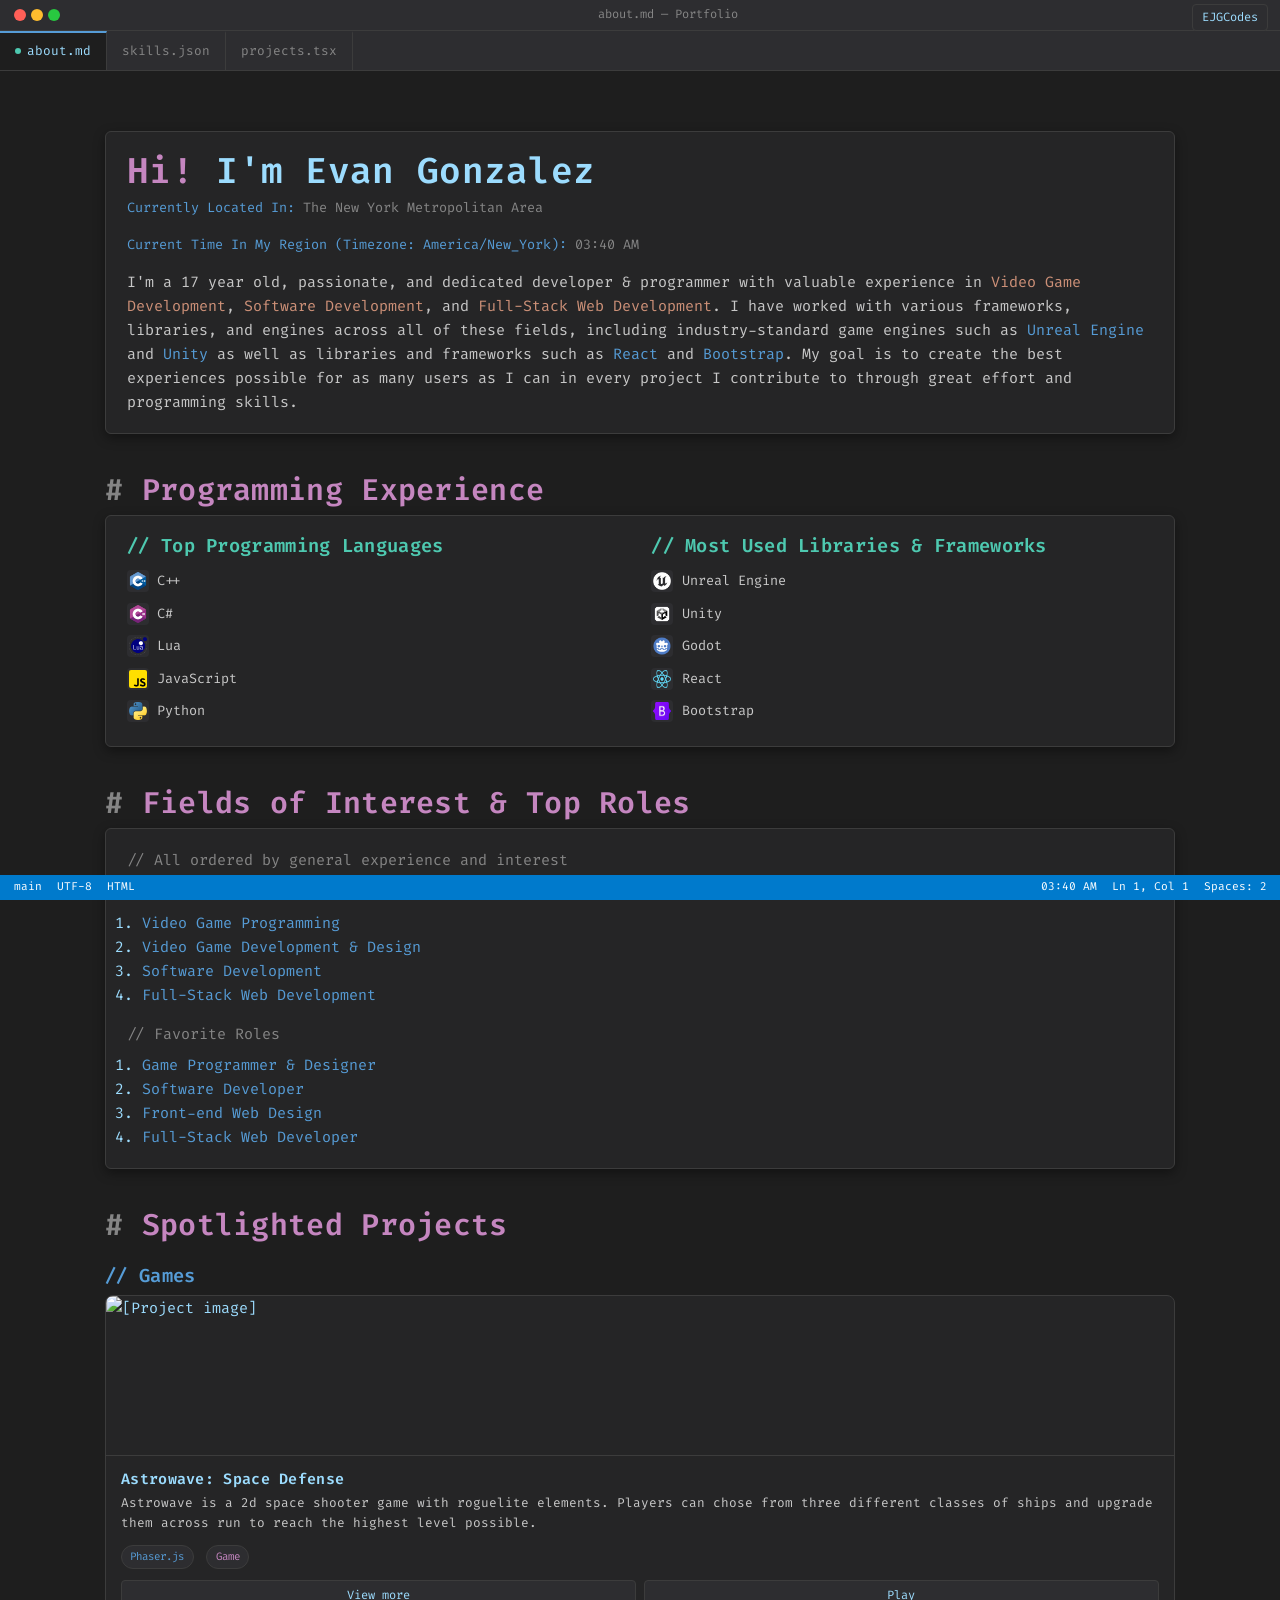
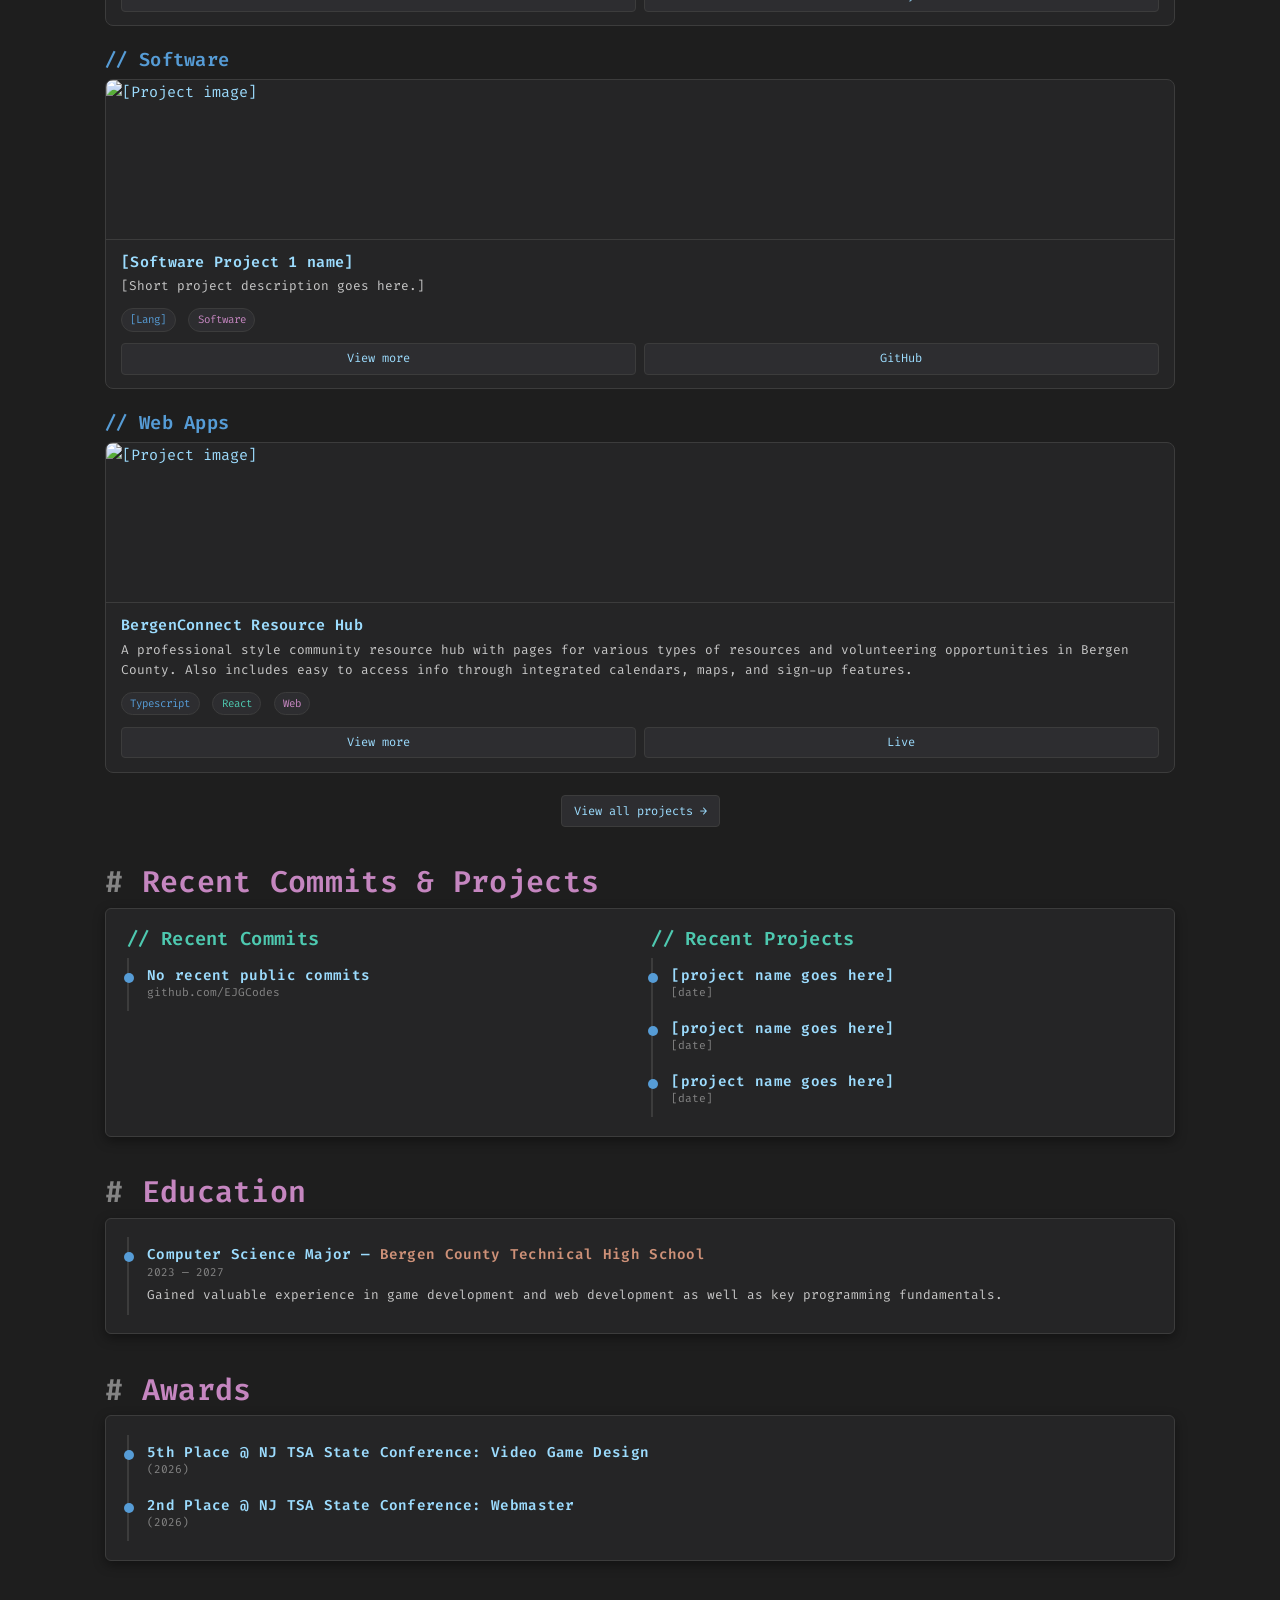
==== index.html @ 35e62c76 "Fix GitHub Integration" ====
<!doctype html>
<html lang="en" data-theme="dark">
<head>
  <meta charset="utf-8" />
  <meta name="viewport" content="width=device-width, initial-scale=1" />
  <title>About Me | Evan Gonzalez</title>
  <link href="https://cdn.jsdelivr.net/npm/bootstrap@5.3.3/dist/css/bootstrap.min.css" rel="stylesheet" />
  <link href="https://fonts.googleapis.com/css2?family=Fira+Code:wght@400;500;600&display=swap" rel="stylesheet" />
  <link rel="shortcut icon" href="/icons/favicon.png" type="image/x-icon">
  <link rel="stylesheet" href="./css/style.css" />
</head>
<body>

  <!-- Name in top-right corner -->

  <!-- VSCode title bar with theme toggle -->
  <div class="title-bar">
    <div class="traffic"><span class="r"></span><span class="y"></span><span class="g"></span></div>
    <div class="name-badge">EJGCodes</div>
    <span class="title-text">about.md — Portfolio</span>
  </div>

  <!-- Tabs (primary nav) -->
  <div class="tab-bar">
    <a class="tab active" href="/index.html"><span class="dot"></span>about.md</a>
    <a class="tab" href="#skills">skills.json</a>
    <a class="tab" href="/projects.html">projects.tsx</a>
  </div>

  <main class="container-app">

    <!-- About -->
    <section id="about" class="section hero">
      <div class="panel">
        <h1><span class="text-keyword">Hi!</span> I'm Evan Gonzalez</span></h1>
        <p class="meta">
          <span class="text-accent">Currently Located In:</span> The New York Metropolitan Area
        </p>
        <p class="meta">
          <span class="text-accent">Current Time In My Region (Timezone: America/New_York): </span><span id="timezoneClock">--:--</span>
        </p>
        <p class="text-muted-c mt-3 mb-0">
          I'm a 17 year old, passionate, and dedicated developer & programmer with valuable experience in <span class="text-string">Video Game Development</span>, <span class="text-string">Software Development</span>, and <span class="text-string">Full-Stack Web Development</span>.
          I have worked with various frameworks, libraries, and engines across all of these fields, including industry-standard game engines such as 
          <span class="text-accent">Unreal Engine</span> and <span class="text-accent">Unity</span> as well as libraries and frameworks such as <span class="text-accent">React</span> and <span class="text-accent">Bootstrap</span>.
          My goal is to create the best experiences possible for as many users as I can in every project I contribute to through great effort and programming skills.
        </p>
      </div>
    </section>

    <!-- Programming Experience -->
    <section id="skills" class="section">
      <h2 class="section-title">Programming Experience</h2>
      <div class="panel">
        <div class="row g-4">
          <div class="col-12 col-md-6">
            <h5 class="text-accent-2">// Top Programming Languages</h5>
            <ul class="skill-list">
              <li><img src="/icons/cpp.png" alt="" loading="lazy" /> C++</li>
              <li><img src="/icons/csharp.png" alt="" loading="lazy" /> C#</li>
              <li><img src="/icons/lua.png" alt="" loading="lazy" /> Lua</li>
              <li><img src="/icons/js.png" alt="" loading="lazy" /> JavaScript</li>
              <li><img src="/icons/python.png" alt="" loading="lazy" /> Python</li>
            </ul>
          </div>
          <div class="col-12 col-md-6">
            <h5 class="text-accent-2">// Most Used Libraries & Frameworks</h5>
            <ul class="skill-list">
              <li><img src="/icons/unreal.png" alt="" loading="lazy" /> Unreal Engine</li>
              <li><img src="/icons/unity.png" alt="" loading="lazy" /> Unity</li>
              <li><img src="/icons/godot.png" alt="" loading="lazy" /> Godot</li>
              <li><img src="/icons/react.png" alt="" loading="lazy" /> React</li>
              <li><img src="/icons/bootstrap.png" alt="" loading="lazy" /> Bootstrap</li>
            </ul>
          </div>
        </div>
      </div>
    </section>

    <!-- Roles / Fields of Interest -->
    <section id="roles" class="section">
      <h2 class="section-title">Fields of Interest &amp; Top Roles</h2>
      <div class="panel">
        <p class="text-dim mb-2">// All ordered by general experience and interest</p>
        <p class="text-dim mb-2">// Fields of Interest</p>
        <ol class="ps-3 mb-0">
          <li><span class="text-accent">Video Game Programming</span></li>
          <li><span class="text-accent">Video Game Development & Design</span></li>
          <li><span class="text-accent">Software Development</span></li>
          <li><span class="text-accent">Full-Stack Web Development</span></li>
        </ol>
        <p></p>
        <p class="text-dim mb-2">// Favorite Roles</p>
        <ol class="ps-3 mb-0">
          <li><span class="text-accent">Game Programmer & Designer</span></li>
          <li><span class="text-accent">Software Developer</span></li>
          <li><span class="text-accent">Front-end Web Design</span></li>
          <li><span class="text-accent">Full-Stack Web Developer</span></li>
        </ol>
      </div>
    </section>

    <!-- Projects (preview, will eventually show 2 per category) -->
    <section id="projects" class="section">
      <h2 class="section-title">Spotlighted Projects</h2>

      <h5 class="text-accent mt-4">// Games</h5>
      <div class="project-grid">
        <article class="project-card">
          <img class="cover" src="/icons/project-placeholder.jpg" alt="[Project image]" loading="lazy" />
          <div class="body">
            <h4>Astrowave: Space Defense</h4>
            <p>Astrowave is a 2d space shooter game with roguelite elements. Players can chose from three different classes of ships and upgrade them across run to reach the highest level possible.</p>
            <div>
              <span class="tag lang">Phaser.js</span>
              <span class="tag type">Game</span>
            </div>
            <div class="links">
              <a class="btn-vs" href="/projects/games/project.html" target="_blank" rel="noopener">View more</a>
              <a class="btn-vs" href="https://astrowavegame.vercel.app" target="_blank" rel="noopener">Play</a>
            </div>
          </div>
        </article>
      </div>

      <h5 class="text-accent mt-4">// Software</h5>
      <div class="project-grid">
        <article class="project-card">
          <img class="cover" src="/icons/project-placeholder.jpg" alt="[Project image]" loading="lazy" />
          <div class="body">
            <h4>[Software Project 1 name]</h4>
            <p>[Short project description goes here.]</p>
            <div>
              <span class="tag lang">[Lang]</span>
              <span class="tag type">Software</span>
            </div>
            <div class="links">
              <a class="btn-vs" href="/project.html" target="_blank" rel="noopener">View more</a>
              <a class="btn-vs" href="https://github.com" target="_blank" rel="noopener">GitHub</a>
            </div>
          </div>
        </article>
      </div>

      <h5 class="text-accent mt-4">// Web Apps</h5>
      <div class="project-grid">
        <article class="project-card">
          <img class="cover" src="/icons/project-placeholder.jpg" alt="[Project image]" loading="lazy" />
          <div class="body">
            <h4>BergenConnect Resource Hub</h4>
            <p>A professional style community resource hub with pages for various types of resources and volunteering opportunities in Bergen County. Also includes easy to access info through integrated calendars, maps, and sign-up features.</p>
            <div>
              <span class="tag lang">Typescript</span>
              <span class="tag">React</span>
              <span class="tag type">Web</span>
            </div>
            <div class="links">
              <a class="btn-vs" href="projects/web/project.html" target="_blank" rel="noopener">View more</a>
              <a class="btn-vs" href="https://bergenconnect.vercel.app" target="_blank" rel="noopener">Live</a>
            </div>
          </div>
        </article>
      </div>

      <div class="text-center mt-4">
        <a class="btn-vs info" href="/projects.html">View all projects →</a>
      </div>
    </section>

    <!-- Recent -->
    <section id="recent" class="section">
      <h2 class="section-title">Recent Commits &amp; Projects</h2>
      <div class="panel">
        <div class="row g-4">
          <div class="col-12 col-md-6">
            <h5 class="text-accent-2">// Recent Commits</h5>
            <ul id="gh-commits" class="timeline">
              <li><h5>[commit message goes here]</h5><div class="meta">[repo] · [date]</div></li>
              <li><h5>[commit message goes here]</h5><div class="meta">[repo] · [date]</div></li>
              <li><h5>[commit message goes here]</h5><div class="meta">[repo] · [date]</div></li>
            </ul>
          </div>
          <div class="col-12 col-md-6">
            <h5 class="text-accent-2">// Recent Projects</h5>
            <ul class="timeline">
             <li><h5>[project name goes here]</h5><div class="meta">[date]</div></li>
              <li><h5>[project name goes here]</h5><div class="meta">[date]</div></li>
              <li><h5>[project name goes here]</h5><div class="meta">[date]</div></li>
            </ul>
          </div>
        </div>
      </div>
    </section>

    <!-- Education -->
    <section id="education" class="section">
      <h2 class="section-title">Education</h2>
      <div class="panel">
        <ul class="timeline">
          <li>
            <h5>Computer Science Major — <span class="text-string">Bergen County Technical High School</span></h5>
            <div class="meta">2023 — 2027</div>
            <p>Gained valuable experience in game development and web development as well as key programming fundamentals.</p>
          </li>
        </ul>
      </div>
    </section>

    <!-- Awards -->
    <section id="awards" class="section">
      <h2 class="section-title">Awards</h2>
      <div class="panel">
        <ul class="timeline">
          <li><h5>5th Place @ NJ TSA State Conference: Video Game Design</h5><div class="meta">(2026)</div></li>
          <li><h5>2nd Place @ NJ TSA State Conference: Webmaster</h5><div class="meta">(2026)</div></li>
        </ul>
      </div>
    </section>

  </main>

  <!-- Status bar -->
  <div class="status-bar">
    <span>main</span>
    <span>UTF-8</span>
    <span>HTML</span>
    <span class="spacer"></span>
    <span id="clock">--:--</span>
    <span>Ln 1, Col 1</span>
    <span>Spaces: 2</span>
  </div>

  <script src="https://cdn.jsdelivr.net/npm/bootstrap@5.3.3/dist/js/bootstrap.bundle.min.js"></script>
  <script src="/js/main.js"></script>
</body>
</html>
---- css/style.css ----
/* VSCode-themed portfolio styles. All colors driven by CSS vars so the
   light/dark toggle just swaps the [data-theme] attribute on <html>. */

:root, [data-theme="dark"] {
  --bg: #1e1e1e;
  --bg-elev: #252526;
  --bg-elev-2: #2d2d30;
  --bg-sidebar: #252526;
  --bg-statusbar: #007acc;
  --bg-tabbar: #2d2d30;
  --bg-tab-active: #1e1e1e;
  --text: #9CDCFE;
  --text-muted: #c8c8c8;
  --text-dim: #858585;
  --accent: #569CD6;
  --accent-2: #4EC9B0;
  --accent-3: #CE9178;
  --keyword: #C586C0;
  --border: #3c3c3c;
  --shadow: 0 4px 12px rgba(0,0,0,.4);
}

[data-theme="light"] {
  --bg: #ffffff;
  --bg-elev: #f3f3f3;
  --bg-elev-2: #e7e7e7;
  --bg-sidebar: #f3f3f3;
  --bg-statusbar: #007acc;
  --bg-tabbar: #ececec;
  --bg-tab-active: #ffffff;
  --text: #0070c1;
  --text-muted: #333333;
  --text-dim: #6a6a6a;
  --accent: #0451a5;
  --accent-2: #267f99;
  --accent-3: #a31515;
  --keyword: #af00db;
  --border: #d4d4d4;
  --shadow: 0 4px 12px rgba(0,0,0,.08);
}

* { box-sizing: border-box; }

html, body {
  background: var(--bg);
  color: var(--text);
  font-family: 'Fira Code', 'Cascadia Code', Menlo, Consolas, 'Courier New', monospace;
  font-size: 15px;
  line-height: 1.6;
  margin: 0;
  scroll-behavior: smooth;
  scroll-padding-top: 90px;
  transition: background .3s ease, color .3s ease;
}

a { color: var(--accent); text-decoration: none; transition: color .2s ease; }
a:hover { color: var(--text); text-decoration: underline; }

h1, h2, h3, h4, h5 {
  color: var(--text);
  font-weight: 600;
  letter-spacing: .3px;
}
h2::before { content: "// "; color: var(--text-dim); }
.section-title { color: var(--keyword); }
.section-title::before { content: "# "; color: var(--text-dim); }

.text-muted-c { color: var(--text-muted) !important; }
.text-dim     { color: var(--text-dim) !important; }
.text-accent  { color: var(--accent) !important; }
.text-accent-2{ color: var(--accent-2) !important; }
.text-string  { color: var(--accent-3) !important; }
.text-keyword { color: var(--keyword) !important; }

/* ---------- VSCode shell ---------- */
.title-bar {
  position: sticky;
  top: 0;
  z-index: 1040;
  background: var(--bg-elev-2);
  border-bottom: 1px solid var(--border);
  padding: .35rem .9rem;
  display: flex;
  align-items: center;
  gap: .6rem;
  font-size: .8rem;
  color: var(--text-dim);
  transition: background .3s ease, border-color .3s ease;
}
.title-bar .traffic { display: flex; gap: .35rem; }
.title-bar .traffic span {
  width: 12px; height: 12px; border-radius: 50%;
  background: #444; display: inline-block;
}
.title-bar .traffic .r { background: #ff5f57; }
.title-bar .traffic .y { background: #febc2e; }
.title-bar .traffic .g { background: #28c840; }
.title-bar .title-text { flex: 1; text-align: center; overflow: hidden; text-overflow: ellipsis; white-space: nowrap; }
.title-bar .top-actions { display: flex; align-items: center; gap: .5rem; }
.title-bar .name {
  color: var(--text);
  font-weight: 600;
}

.tab-bar {
  position: sticky;
  top: 30px;
  z-index: 1039;
  background: var(--bg-tabbar);
  border-bottom: 1px solid var(--border);
  display: flex;
  overflow-x: auto;
  scrollbar-width: thin;
  transition: background .3s ease, border-color .3s ease;
}
.tab-bar .tab {
  padding: .55rem 1rem;
  color: var(--text-dim);
  border-right: 1px solid var(--border);
  white-space: nowrap;
  cursor: pointer;
  font-size: .85rem;
  display: flex; align-items: center; gap: .4rem;
  background: transparent;
  border-top: 2px solid transparent;
  transition: color .2s ease, background .2s ease, border-color .2s ease;
}
.tab-bar .tab:hover { color: var(--text); text-decoration: none; background: var(--bg-elev); }
.tab-bar .tab.active {
  background: var(--bg-tab-active);
  color: var(--text);
  border-top: 2px solid var(--accent);
}
.tab-bar .tab .dot { width: 6px; height: 6px; border-radius: 50%; background: var(--accent-2); }

/* Status bar at bottom */
.status-bar {
  position: fixed;
  left: 0; right: 0; bottom: 0;
  background: var(--bg-statusbar);
  color: #fff;
  font-size: .75rem;
  padding: .25rem .9rem;
  display: flex; gap: 1rem;
  z-index: 1040;
}
.status-bar .spacer { flex: 1; }
body { padding-bottom: 32px; }

/* ---------- Layout ---------- */
.container-app { max-width: 1100px; margin: 0 auto; padding: 1.5rem 1rem; }

.section {
  margin: 2.5rem 0;
  opacity: 0;
  transform: translateY(28px);
  transition: opacity .7s cubic-bezier(.2,.7,.2,1), transform .7s cubic-bezier(.2,.7,.2,1);
}
.section.in-view { opacity: 1; transform: none; }

.panel {
  background: var(--bg-elev);
  border: 1px solid var(--border);
  border-radius: 6px;
  padding: 1.25rem 1.4rem;
  box-shadow: var(--shadow);
  transition: background .3s ease, border-color .3s ease, box-shadow .3s ease, transform .3s ease;
}
.panel:hover { border-color: var(--accent); }

.line-num {
  color: var(--text-dim);
  user-select: none;
  margin-right: .6rem;
  display: inline-block;
  width: 1.5rem;
  text-align: right;
}

/* ---------- Hero ---------- */
.hero h1 {
  font-size: clamp(1.6rem, 4vw, 2.4rem);
  margin-bottom: .25rem;
  animation: fadeUp .8s ease both;
}
.hero .meta { color: var(--text-dim); font-size: .9rem; }

@keyframes fadeUp {
  from { opacity: 0; transform: translateY(14px); }
  to { opacity: 1; transform: none; }
}

/* Top-right name badge */
.name-badge {
  position: fixed;
  top: 4px; right: 12px;
  z-index: 1050;
  font-size: .8rem;
  color: var(--text);
  background: var(--bg-elev-2);
  padding: .2rem .6rem;
  border-radius: 4px;
  border: 1px solid var(--border);
  transition: background .3s ease, border-color .3s ease, color .3s ease;
}

/* ---------- Social buttons ---------- */
.social-row { display: flex; flex-wrap: wrap; gap: .6rem; }
.social-btn {
  display: inline-flex; align-items: center; gap: .5rem;
  padding: .45rem .85rem;
  background: var(--bg-elev-2);
  border: 1px solid var(--border);
  border-radius: 6px;
  color: var(--text);
  font-size: .85rem;
  transition: transform .2s ease, border-color .2s ease, background .2s ease;
}
.social-btn:hover {
  transform: translateY(-2px);
  border-color: var(--accent);
  background: var(--bg-elev);
  text-decoration: none;
}
.social-btn img { width: 20px; height: 20px; }

/* ---------- Skills ---------- */
.skill-list { list-style: none; padding: 0; margin: 0; }
.skill-list li {
  display: flex; align-items: center; gap: .55rem;
  padding: .35rem 0;
  color: var(--text-muted);
  font-size: .9rem;
  transition: transform .2s ease, color .2s ease;
}
.skill-list li:hover { transform: translateX(4px); color: var(--text); }
.skill-list li img { width: 22px; height: 22px; border-radius: 4px; background: var(--bg-elev-2); padding: 2px; }

/* ---------- Tags ---------- */
.tag {
  display: inline-block;
  font-size: .72rem;
  padding: .15rem .55rem;
  border-radius: 999px;
  background: var(--bg-elev-2);
  color: var(--accent-2);
  border: 1px solid var(--border);
  margin: .15rem .25rem .15rem 0;
}
.tag.lang { color: var(--accent); }
.tag.type { color: var(--keyword); }

/* ---------- Project cards ---------- */
.project-grid { display: grid; gap: 1.1rem; grid-template-columns: repeat(auto-fit, minmax(280px, 1fr)); }
.project-card {
  background: var(--bg-elev);
  border: 1px solid var(--border);
  border-radius: 8px;
  overflow: hidden;
  display: flex; flex-direction: column;
  transition: transform .3s ease, border-color .3s ease, box-shadow .3s ease;
}
.project-card:hover {
  transform: translateY(-6px);
  border-color: var(--accent);
  box-shadow: 0 14px 28px rgba(0,0,0,.35);
}
.project-card img.cover {
  width: 100%; height: 160px; object-fit: cover; display: block;
  border-bottom: 1px solid var(--border);
  transition: transform .4s ease;
}
.project-card:hover img.cover { transform: scale(1.04); }
.project-card .body { padding: .9rem 1rem; flex: 1; display: flex; flex-direction: column; }
.project-card h4 { color: var(--text); font-size: 1rem; margin: 0 0 .35rem; }
.project-card p  { color: var(--text-muted); font-size: .85rem; margin: 0 0 .6rem; }
.project-card .links {
  display: flex; gap: .5rem; flex-wrap: wrap; margin-top: auto; padding-top: .6rem;
}
.project-card .btn-vs { flex: 1; min-width: 110px; text-align: center; }

/* ---------- Buttons ---------- */
.btn-vs {
  display: inline-block;
  background: var(--bg-elev-2);
  color: var(--text);
  border: 1px solid var(--border);
  border-radius: 4px;
  padding: .35rem .8rem;
  font-size: .8rem;
  font-family: inherit;
  cursor: pointer;
  transition: background .2s ease, border-color .2s ease, color .2s ease, transform .2s ease;
  text-decoration: none;
}
.btn-vs:hover { background: var(--accent); color: #fff; border-color: var(--accent); text-decoration: none; transform: translateY(-1px); }
.btn-vs.primary { background: var(--accent); color: #fff; border-color: var(--accent); }
.btn-vs.primary:hover { background: var(--text); color: var(--bg); border-color: var(--text); }

/* ---------- Lists ---------- */
.timeline { list-style: none; padding: 0; margin: 0; border-left: 2px solid var(--border); }
.timeline li {
  padding: .6rem 0 .6rem 1.1rem;
  position: relative;
  margin-left: .1rem;
  transition: transform .2s ease;
}
.timeline li:hover { transform: translateX(3px); }
.timeline li::before {
  content: "";
  position: absolute;
  left: -7px; top: 1rem;
  width: 10px; height: 10px;
  border-radius: 50%;
  background: var(--accent);
  transition: transform .2s ease, background .2s ease;
}
.timeline li:hover::before { transform: scale(1.3); background: var(--accent-2); }
.timeline h5 { margin: 0; font-size: .95rem; color: var(--text); }
.timeline .meta { font-size: .75rem; color: var(--text-dim); }
.timeline p { margin: .25rem 0 0; color: var(--text-muted); font-size: .85rem; }

/* ---------- Responsive ---------- */
@media (max-width: 600px) {
  html, body { font-size: 14px; }
  .name-badge { font-size: .7rem; }
  .tab-bar .tab { padding: .5rem .7rem; font-size: .78rem; }
  .container-app { padding: 1rem .75rem; }
  .title-bar .title-text { display: none; }
}

@media (prefers-reduced-motion: reduce) {
  *, *::before, *::after { animation: none !important; transition: none !important; }
}
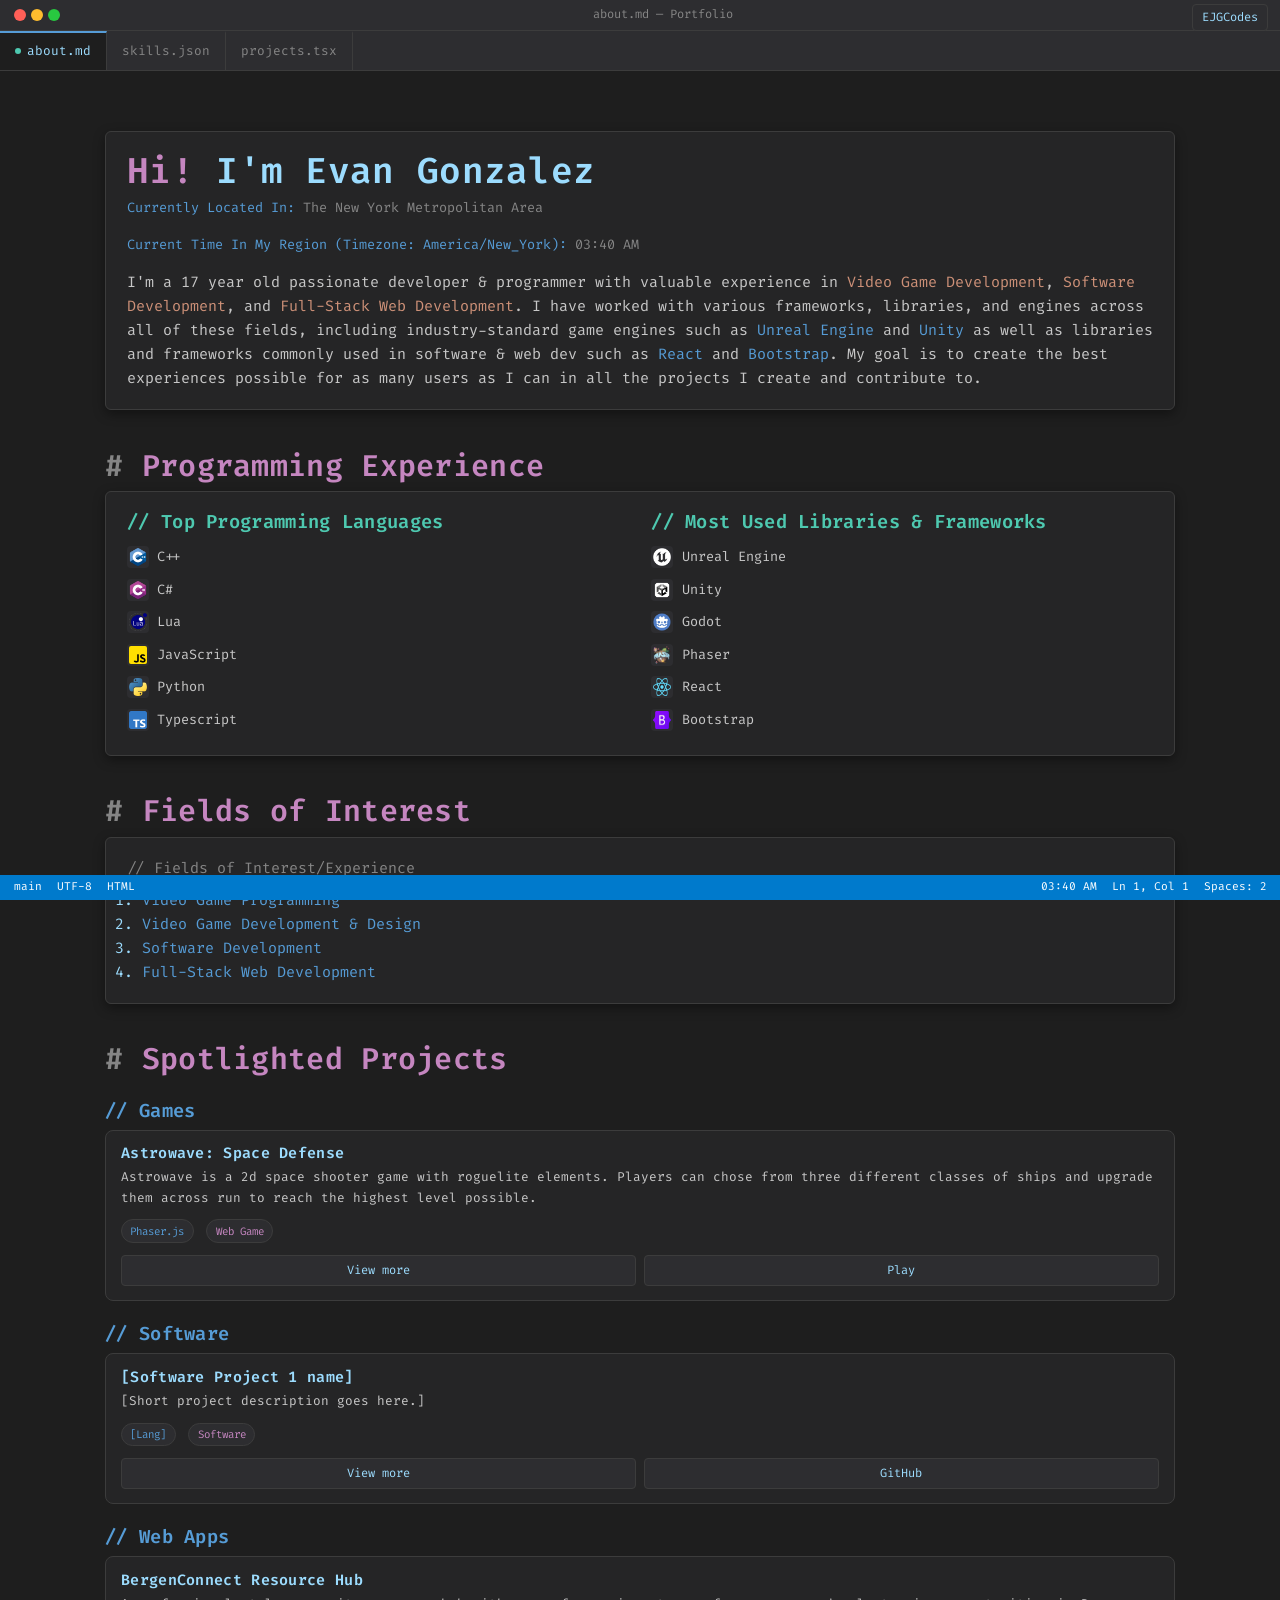
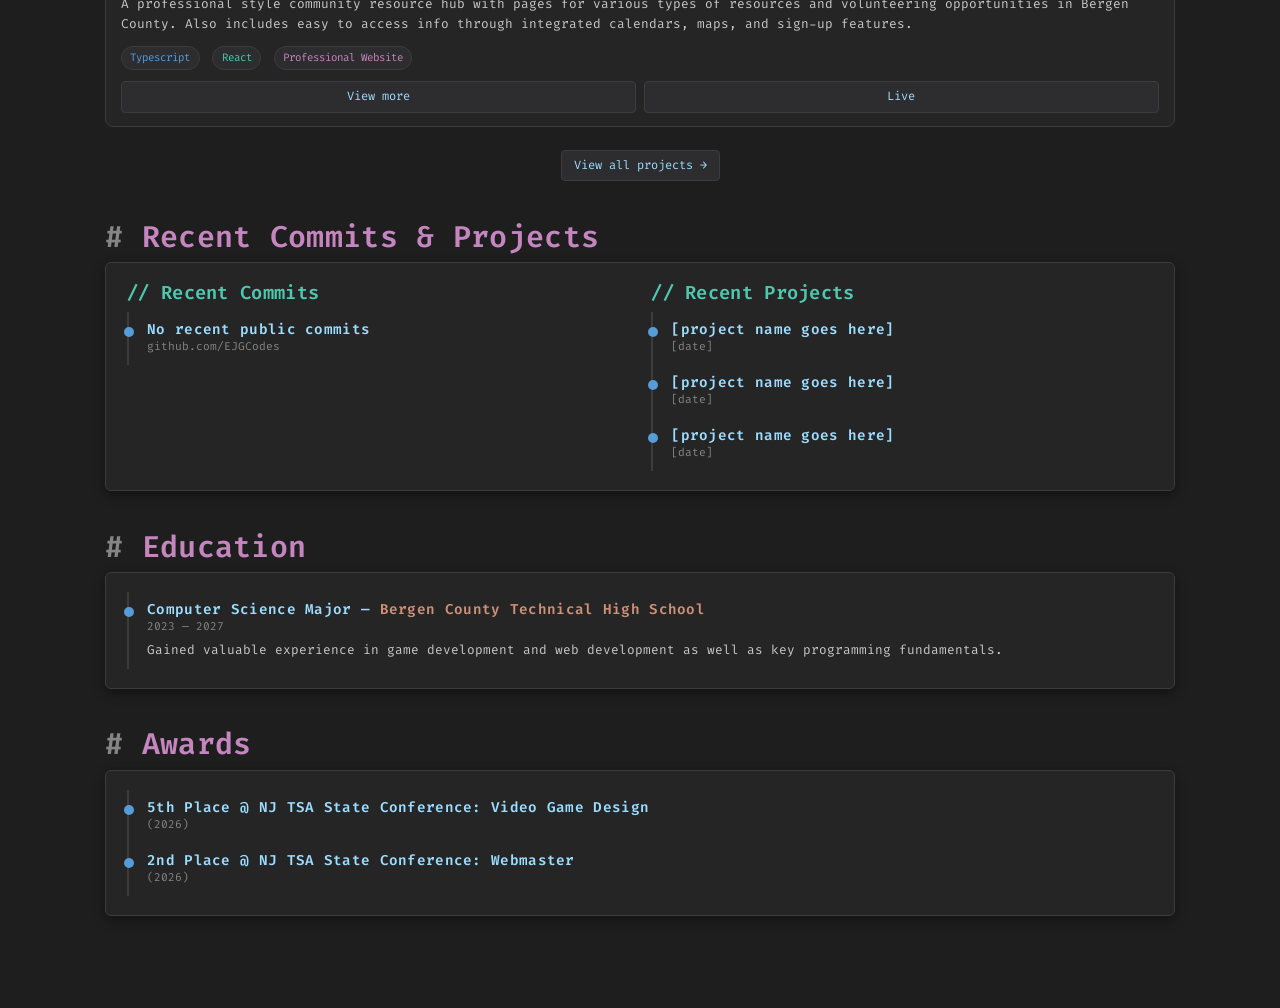
==== commit eb5505b3: "Update Project Integration" ====
--- a/index.html
+++ b/index.html
@@ -11,9 +11,7 @@
 </head>
 <body>
 
-  <!-- Name in top-right corner -->
-
-  <!-- VSCode title bar with theme toggle -->
+  <!-- VSCode title bar -->
   <div class="title-bar">
     <div class="traffic"><span class="r"></span><span class="y"></span><span class="g"></span></div>
     <div class="name-badge">EJGCodes</div>
@@ -40,10 +38,10 @@
           <span class="text-accent">Current Time In My Region (Timezone: America/New_York): </span><span id="timezoneClock">--:--</span>
         </p>
         <p class="text-muted-c mt-3 mb-0">
-          I'm a 17 year old, passionate, and dedicated developer & programmer with valuable experience in <span class="text-string">Video Game Development</span>, <span class="text-string">Software Development</span>, and <span class="text-string">Full-Stack Web Development</span>.
+          I'm a 17 year old passionate developer & programmer with valuable experience in <span class="text-string">Video Game Development</span>, <span class="text-string">Software Development</span>, and <span class="text-string">Full-Stack Web Development</span>.
           I have worked with various frameworks, libraries, and engines across all of these fields, including industry-standard game engines such as 
-          <span class="text-accent">Unreal Engine</span> and <span class="text-accent">Unity</span> as well as libraries and frameworks such as <span class="text-accent">React</span> and <span class="text-accent">Bootstrap</span>.
-          My goal is to create the best experiences possible for as many users as I can in every project I contribute to through great effort and programming skills.
+          <span class="text-accent">Unreal Engine</span> and <span class="text-accent">Unity</span> as well as libraries and frameworks commonly used in software & web dev such as <span class="text-accent">React</span> and <span class="text-accent">Bootstrap</span>.
+          My goal is to create the best experiences possible for as many users as I can in all the projects I create and contribute to.
         </p>
       </div>
     </section>
@@ -61,6 +59,7 @@
               <li><img src="/icons/lua.png" alt="" loading="lazy" /> Lua</li>
               <li><img src="/icons/js.png" alt="" loading="lazy" /> JavaScript</li>
               <li><img src="/icons/python.png" alt="" loading="lazy" /> Python</li>
+              <li><img src="/icons/ts.png" alt="" loading="lazy" /> Typescript</li>
             </ul>
           </div>
           <div class="col-12 col-md-6">
@@ -69,6 +68,7 @@
               <li><img src="/icons/unreal.png" alt="" loading="lazy" /> Unreal Engine</li>
               <li><img src="/icons/unity.png" alt="" loading="lazy" /> Unity</li>
               <li><img src="/icons/godot.png" alt="" loading="lazy" /> Godot</li>
+              <li><img src="/icons/phaser.png" alt="" loading="lazy" /> Phaser</li>
               <li><img src="/icons/react.png" alt="" loading="lazy" /> React</li>
               <li><img src="/icons/bootstrap.png" alt="" loading="lazy" /> Bootstrap</li>
             </ul>
@@ -77,26 +77,17 @@
       </div>
     </section>
 
-    <!-- Roles / Fields of Interest -->
+    <!-- Fields of Interest -->
     <section id="roles" class="section">
-      <h2 class="section-title">Fields of Interest &amp; Top Roles</h2>
-      <div class="panel">
-        <p class="text-dim mb-2">// All ordered by general experience and interest</p>
-        <p class="text-dim mb-2">// Fields of Interest</p>
+      <h2 class="section-title">Fields of Interest </h2>
+      <div class="panel">
+        <p class="text-dim mb-2">// Fields of Interest/Experience</p>
         <ol class="ps-3 mb-0">
           <li><span class="text-accent">Video Game Programming</span></li>
           <li><span class="text-accent">Video Game Development & Design</span></li>
           <li><span class="text-accent">Software Development</span></li>
           <li><span class="text-accent">Full-Stack Web Development</span></li>
         </ol>
-        <p></p>
-        <p class="text-dim mb-2">// Favorite Roles</p>
-        <ol class="ps-3 mb-0">
-          <li><span class="text-accent">Game Programmer & Designer</span></li>
-          <li><span class="text-accent">Software Developer</span></li>
-          <li><span class="text-accent">Front-end Web Design</span></li>
-          <li><span class="text-accent">Full-Stack Web Developer</span></li>
-        </ol>
       </div>
     </section>
 
@@ -107,13 +98,12 @@
       <h5 class="text-accent mt-4">// Games</h5>
       <div class="project-grid">
         <article class="project-card">
-          <img class="cover" src="/icons/project-placeholder.jpg" alt="[Project image]" loading="lazy" />
           <div class="body">
             <h4>Astrowave: Space Defense</h4>
             <p>Astrowave is a 2d space shooter game with roguelite elements. Players can chose from three different classes of ships and upgrade them across run to reach the highest level possible.</p>
             <div>
               <span class="tag lang">Phaser.js</span>
-              <span class="tag type">Game</span>
+              <span class="tag type">Web Game</span>
             </div>
             <div class="links">
               <a class="btn-vs" href="/projects/games/project.html" target="_blank" rel="noopener">View more</a>
@@ -126,7 +116,6 @@
       <h5 class="text-accent mt-4">// Software</h5>
       <div class="project-grid">
         <article class="project-card">
-          <img class="cover" src="/icons/project-placeholder.jpg" alt="[Project image]" loading="lazy" />
           <div class="body">
             <h4>[Software Project 1 name]</h4>
             <p>[Short project description goes here.]</p>
@@ -135,7 +124,7 @@
               <span class="tag type">Software</span>
             </div>
             <div class="links">
-              <a class="btn-vs" href="/project.html" target="_blank" rel="noopener">View more</a>
+              <a class="btn-vs" href="/projects/software/project.html" target="_blank" rel="noopener">View more</a>
               <a class="btn-vs" href="https://github.com" target="_blank" rel="noopener">GitHub</a>
             </div>
           </div>
@@ -145,14 +134,13 @@
       <h5 class="text-accent mt-4">// Web Apps</h5>
       <div class="project-grid">
         <article class="project-card">
-          <img class="cover" src="/icons/project-placeholder.jpg" alt="[Project image]" loading="lazy" />
           <div class="body">
             <h4>BergenConnect Resource Hub</h4>
             <p>A professional style community resource hub with pages for various types of resources and volunteering opportunities in Bergen County. Also includes easy to access info through integrated calendars, maps, and sign-up features.</p>
             <div>
               <span class="tag lang">Typescript</span>
               <span class="tag">React</span>
-              <span class="tag type">Web</span>
+              <span class="tag type">Professional Website</span>
             </div>
             <div class="links">
               <a class="btn-vs" href="projects/web/project.html" target="_blank" rel="noopener">View more</a>
--- a/css/style.css
+++ b/css/style.css
@@ -82,7 +82,6 @@
   padding: .35rem .9rem;
   display: flex;
   align-items: center;
-  gap: .6rem;
   font-size: .8rem;
   color: var(--text-dim);
   transition: background .3s ease, border-color .3s ease;
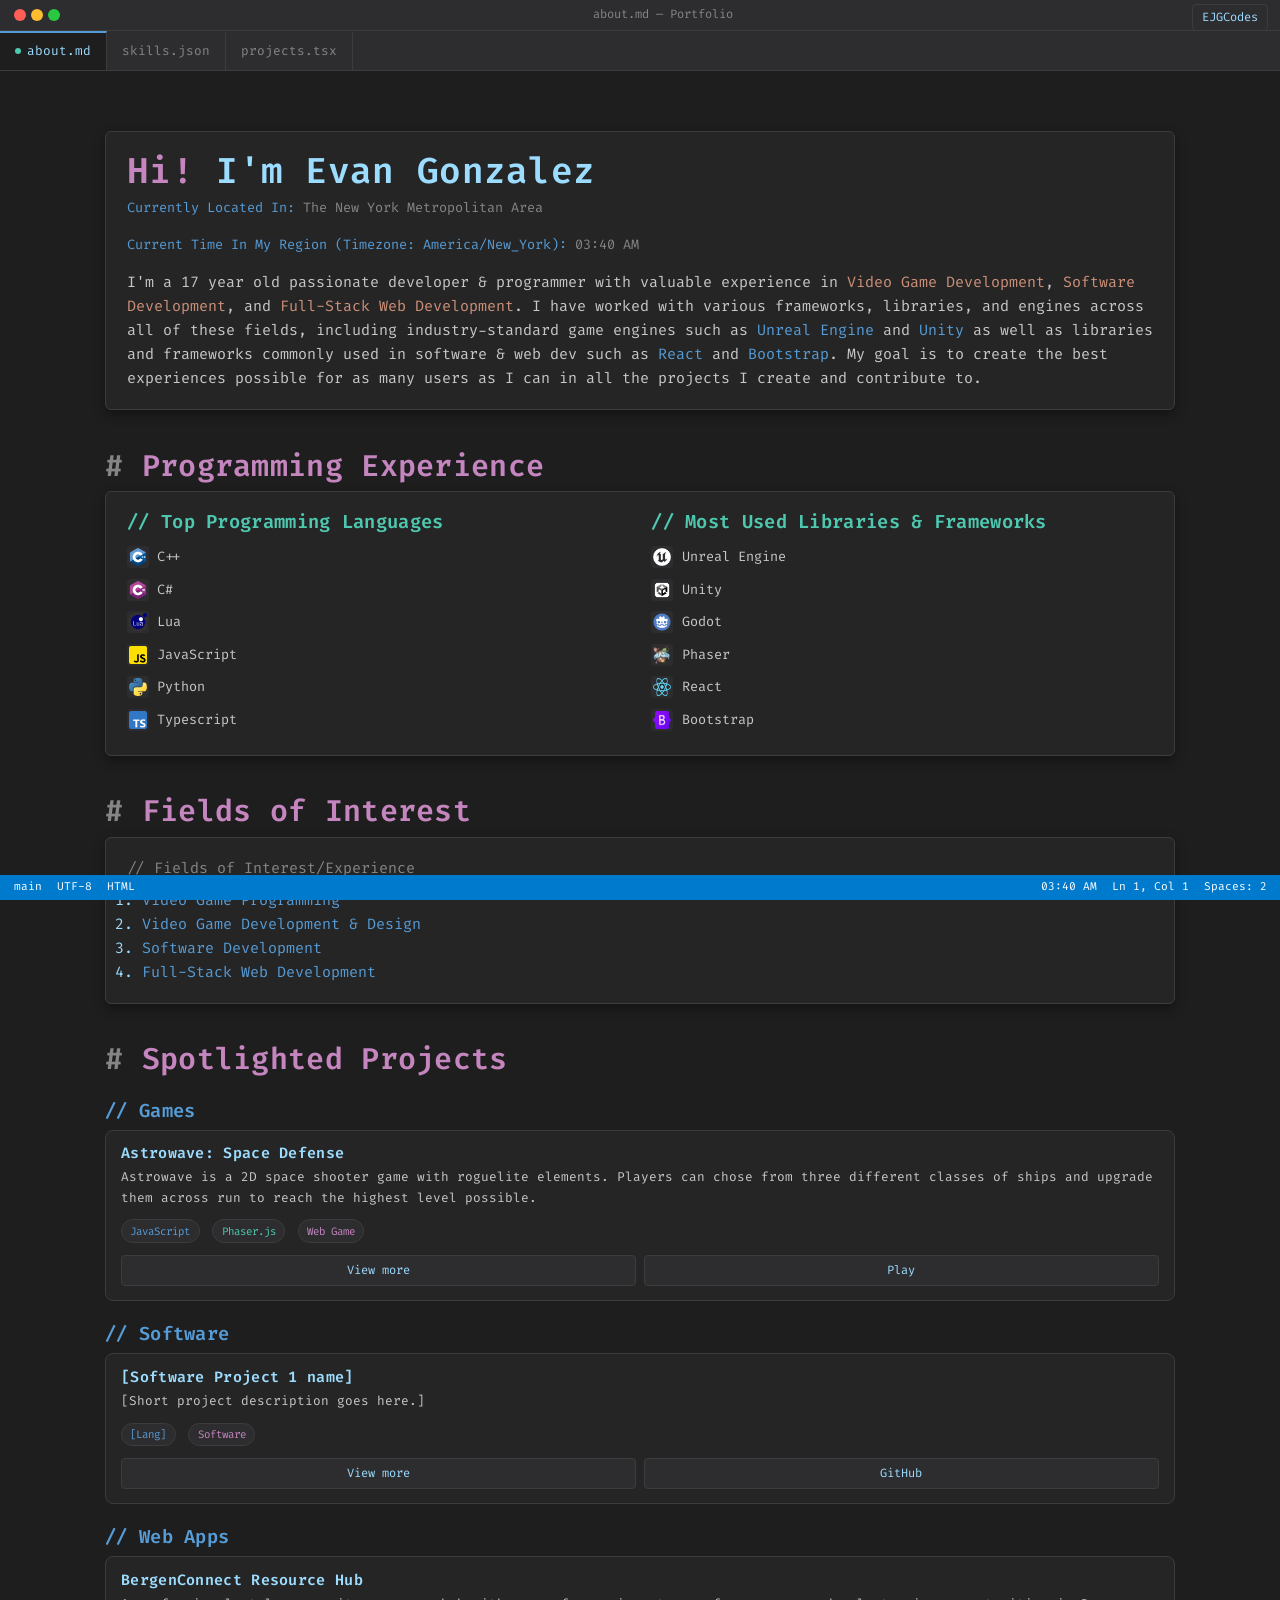
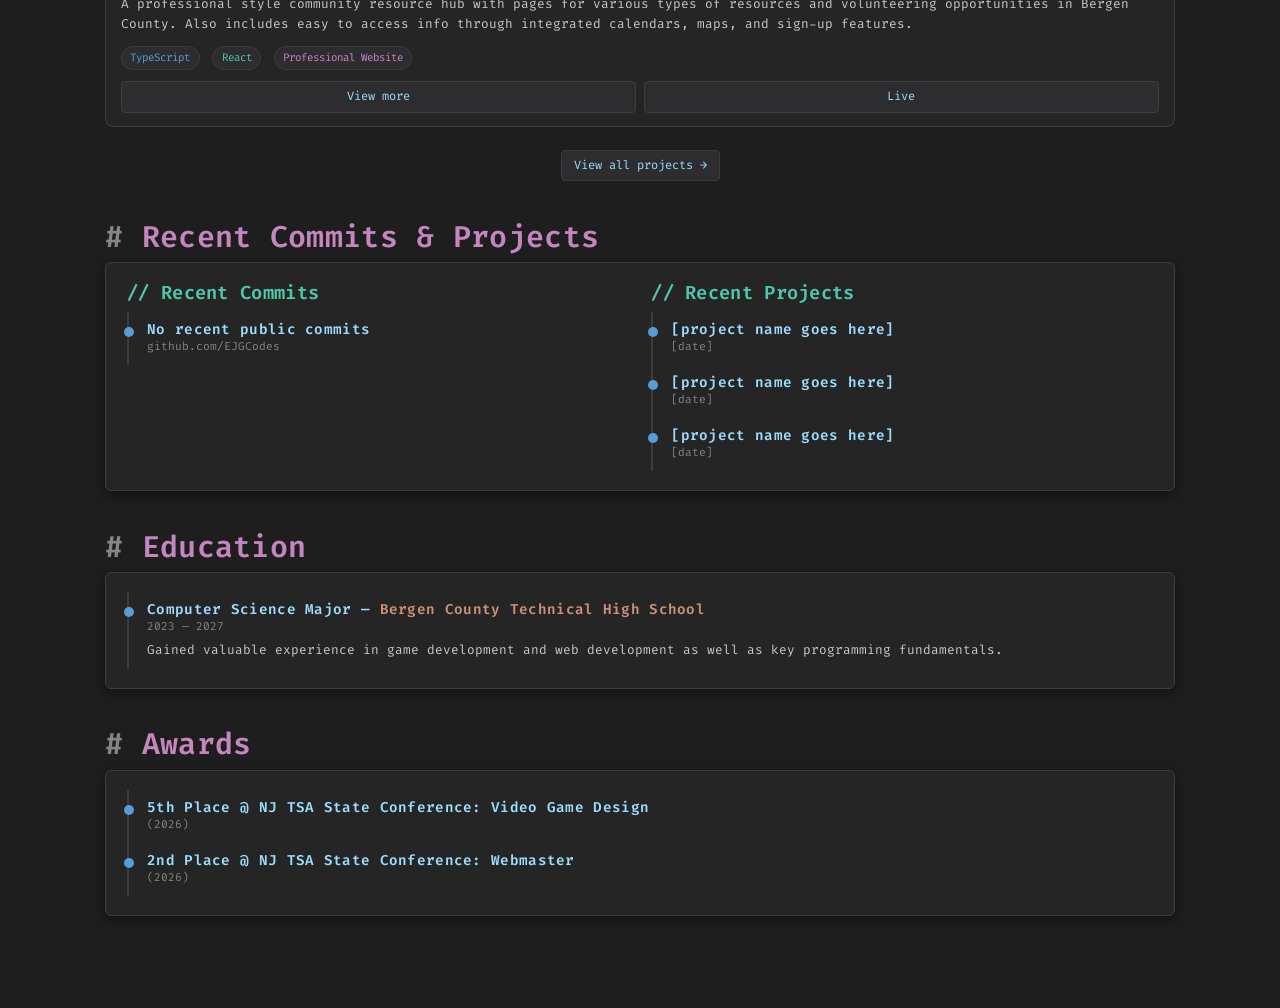
==== commit 20f29129: "Update Formatting" ====
--- a/index.html
+++ b/index.html
@@ -100,9 +100,10 @@
         <article class="project-card">
           <div class="body">
             <h4>Astrowave: Space Defense</h4>
-            <p>Astrowave is a 2d space shooter game with roguelite elements. Players can chose from three different classes of ships and upgrade them across run to reach the highest level possible.</p>
+            <p>Astrowave is a 2D space shooter game with roguelite elements. Players can chose from three different classes of ships and upgrade them across run to reach the highest level possible.</p>
             <div>
-              <span class="tag lang">Phaser.js</span>
+              <span class="tag lang">JavaScript</span>
+              <span class="tag">Phaser.js</span>
               <span class="tag type">Web Game</span>
             </div>
             <div class="links">
@@ -138,7 +139,7 @@
             <h4>BergenConnect Resource Hub</h4>
             <p>A professional style community resource hub with pages for various types of resources and volunteering opportunities in Bergen County. Also includes easy to access info through integrated calendars, maps, and sign-up features.</p>
             <div>
-              <span class="tag lang">Typescript</span>
+              <span class="tag lang">TypeScript</span>
               <span class="tag">React</span>
               <span class="tag type">Professional Website</span>
             </div>
--- a/css/style.css
+++ b/css/style.css
@@ -103,7 +103,7 @@
 
 .tab-bar {
   position: sticky;
-  top: 30px;
+  top: 1.9rem;
   z-index: 1039;
   background: var(--bg-tabbar);
   border-bottom: 1px solid var(--border);
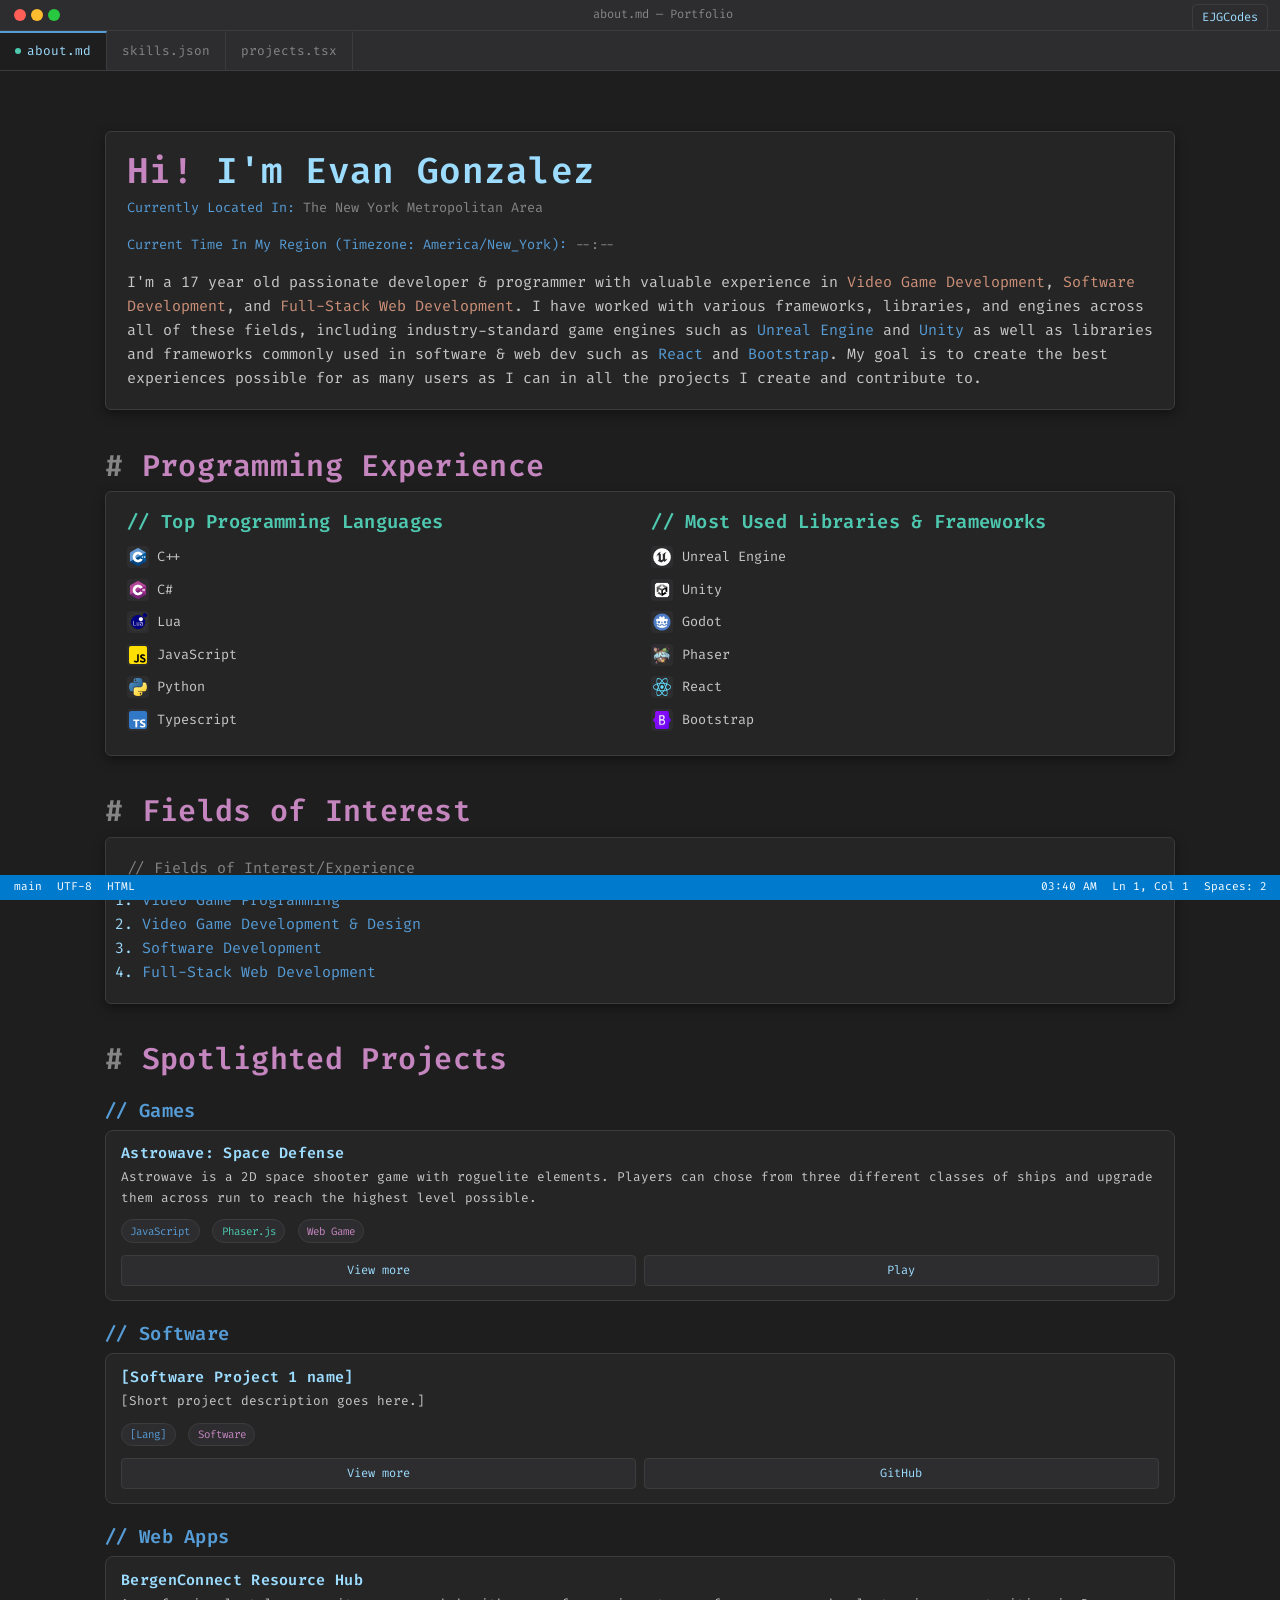
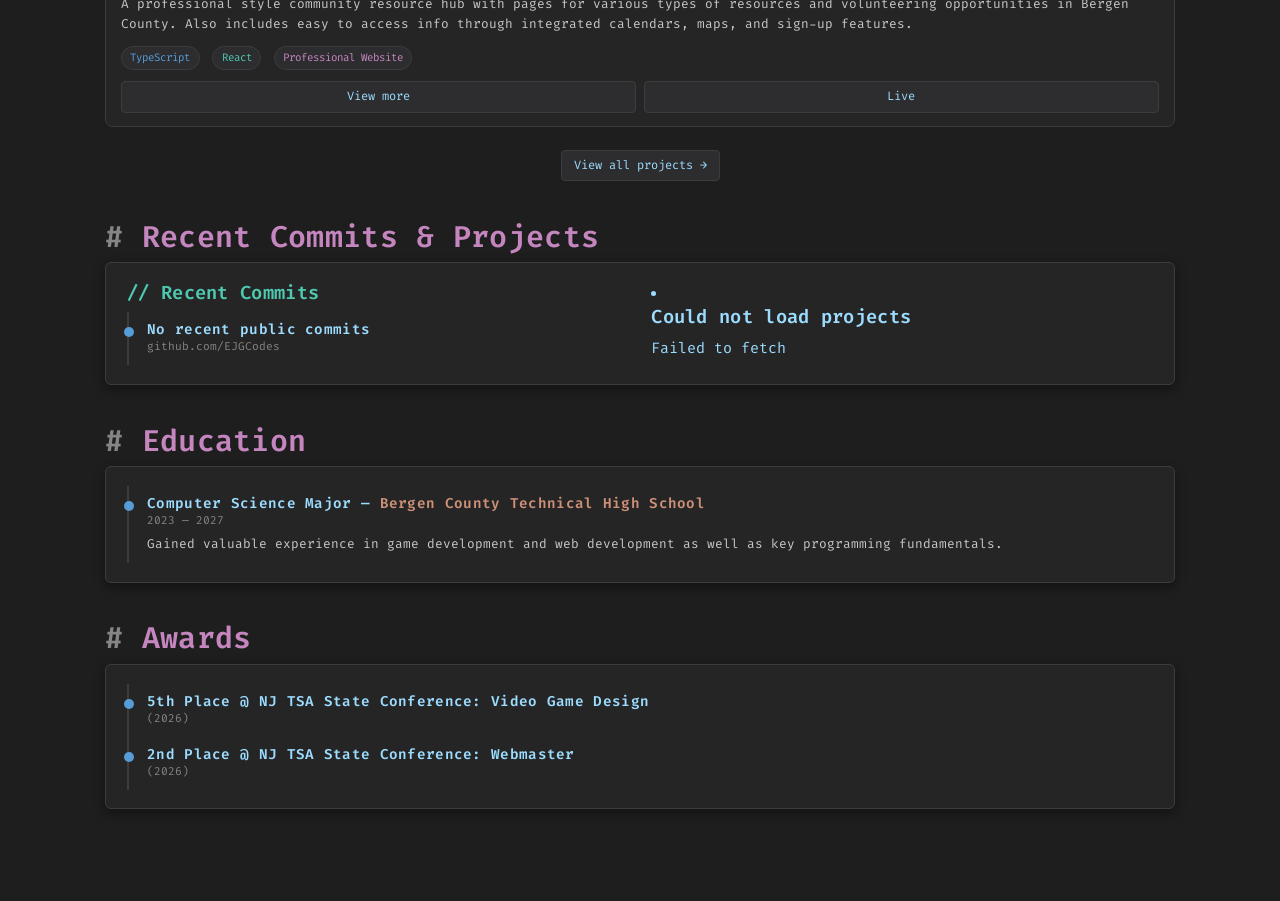
==== commit b851b5ca: "Add GitHub Repo Detection to About Page" ====
--- a/index.html
+++ b/index.html
@@ -169,7 +169,7 @@
               <li><h5>[commit message goes here]</h5><div class="meta">[repo] · [date]</div></li>
             </ul>
           </div>
-          <div class="col-12 col-md-6">
+          <div id="gh-projects" class="col-12 col-md-6">
             <h5 class="text-accent-2">// Recent Projects</h5>
             <ul class="timeline">
              <li><h5>[project name goes here]</h5><div class="meta">[date]</div></li>
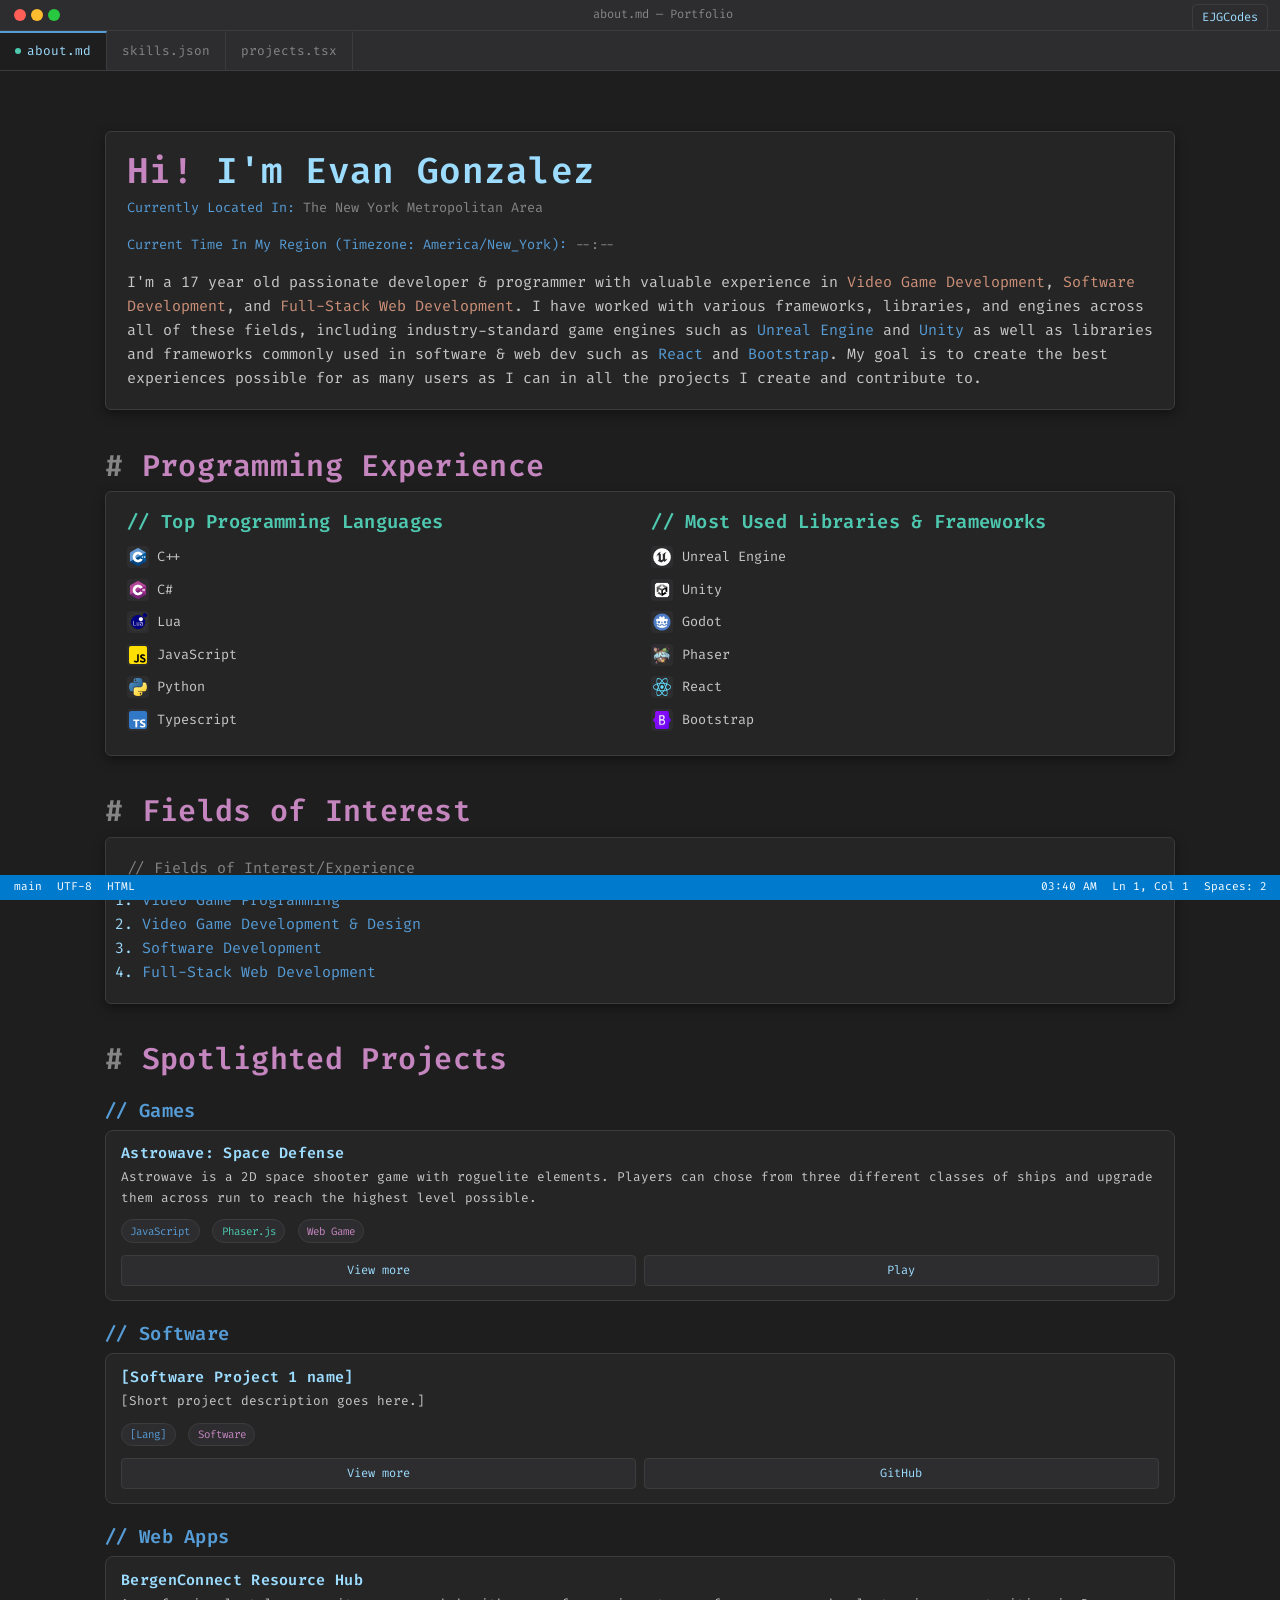
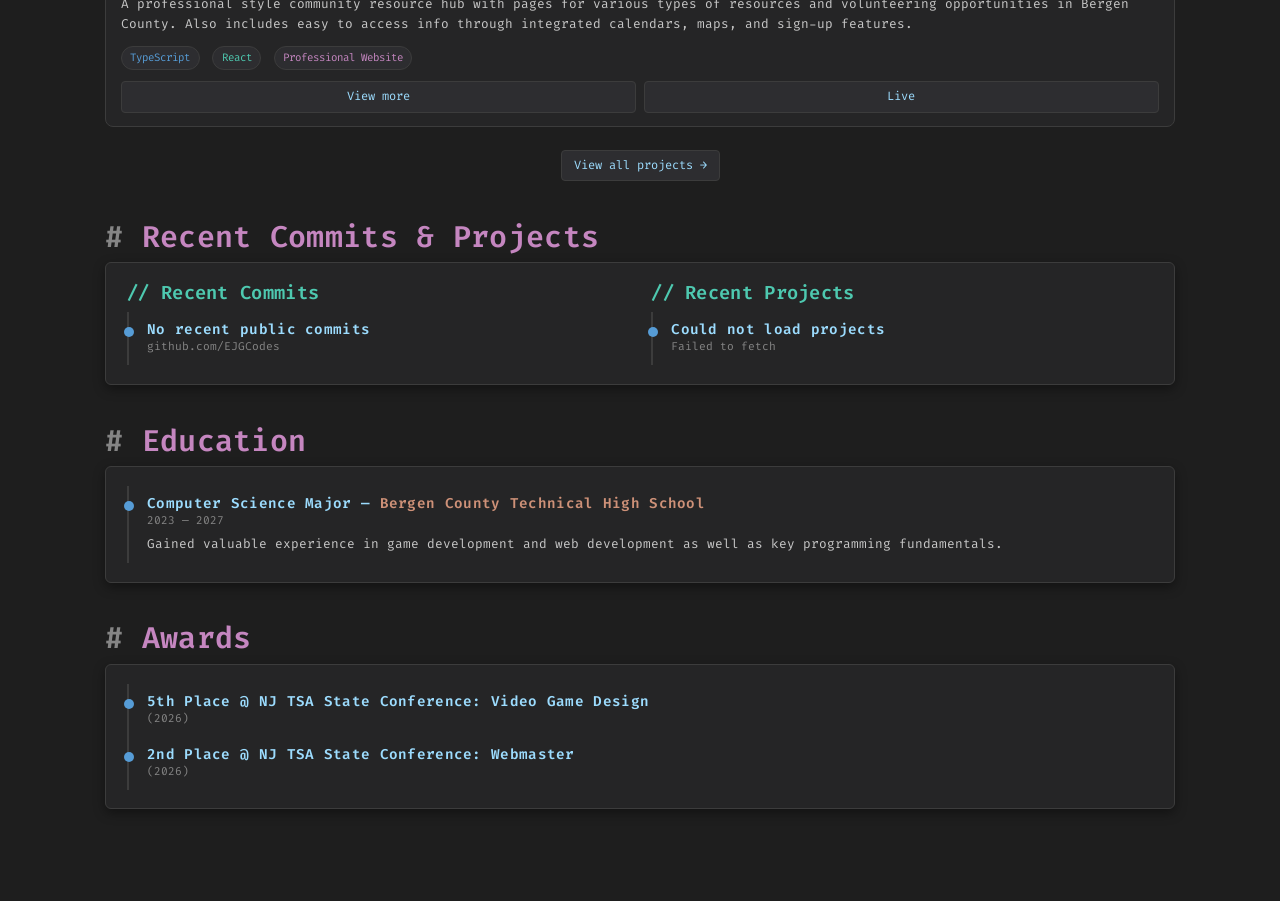
==== commit a41c0b60: "Add Timeline for Recent Repos" ====
--- a/index.html
+++ b/index.html
@@ -169,9 +169,9 @@
               <li><h5>[commit message goes here]</h5><div class="meta">[repo] · [date]</div></li>
             </ul>
           </div>
-          <div id="gh-projects" class="col-12 col-md-6">
+          <div class="col-12 col-md-6">
             <h5 class="text-accent-2">// Recent Projects</h5>
-            <ul class="timeline">
+            <ul id="gh-projects" class="timeline">
              <li><h5>[project name goes here]</h5><div class="meta">[date]</div></li>
               <li><h5>[project name goes here]</h5><div class="meta">[date]</div></li>
               <li><h5>[project name goes here]</h5><div class="meta">[date]</div></li>
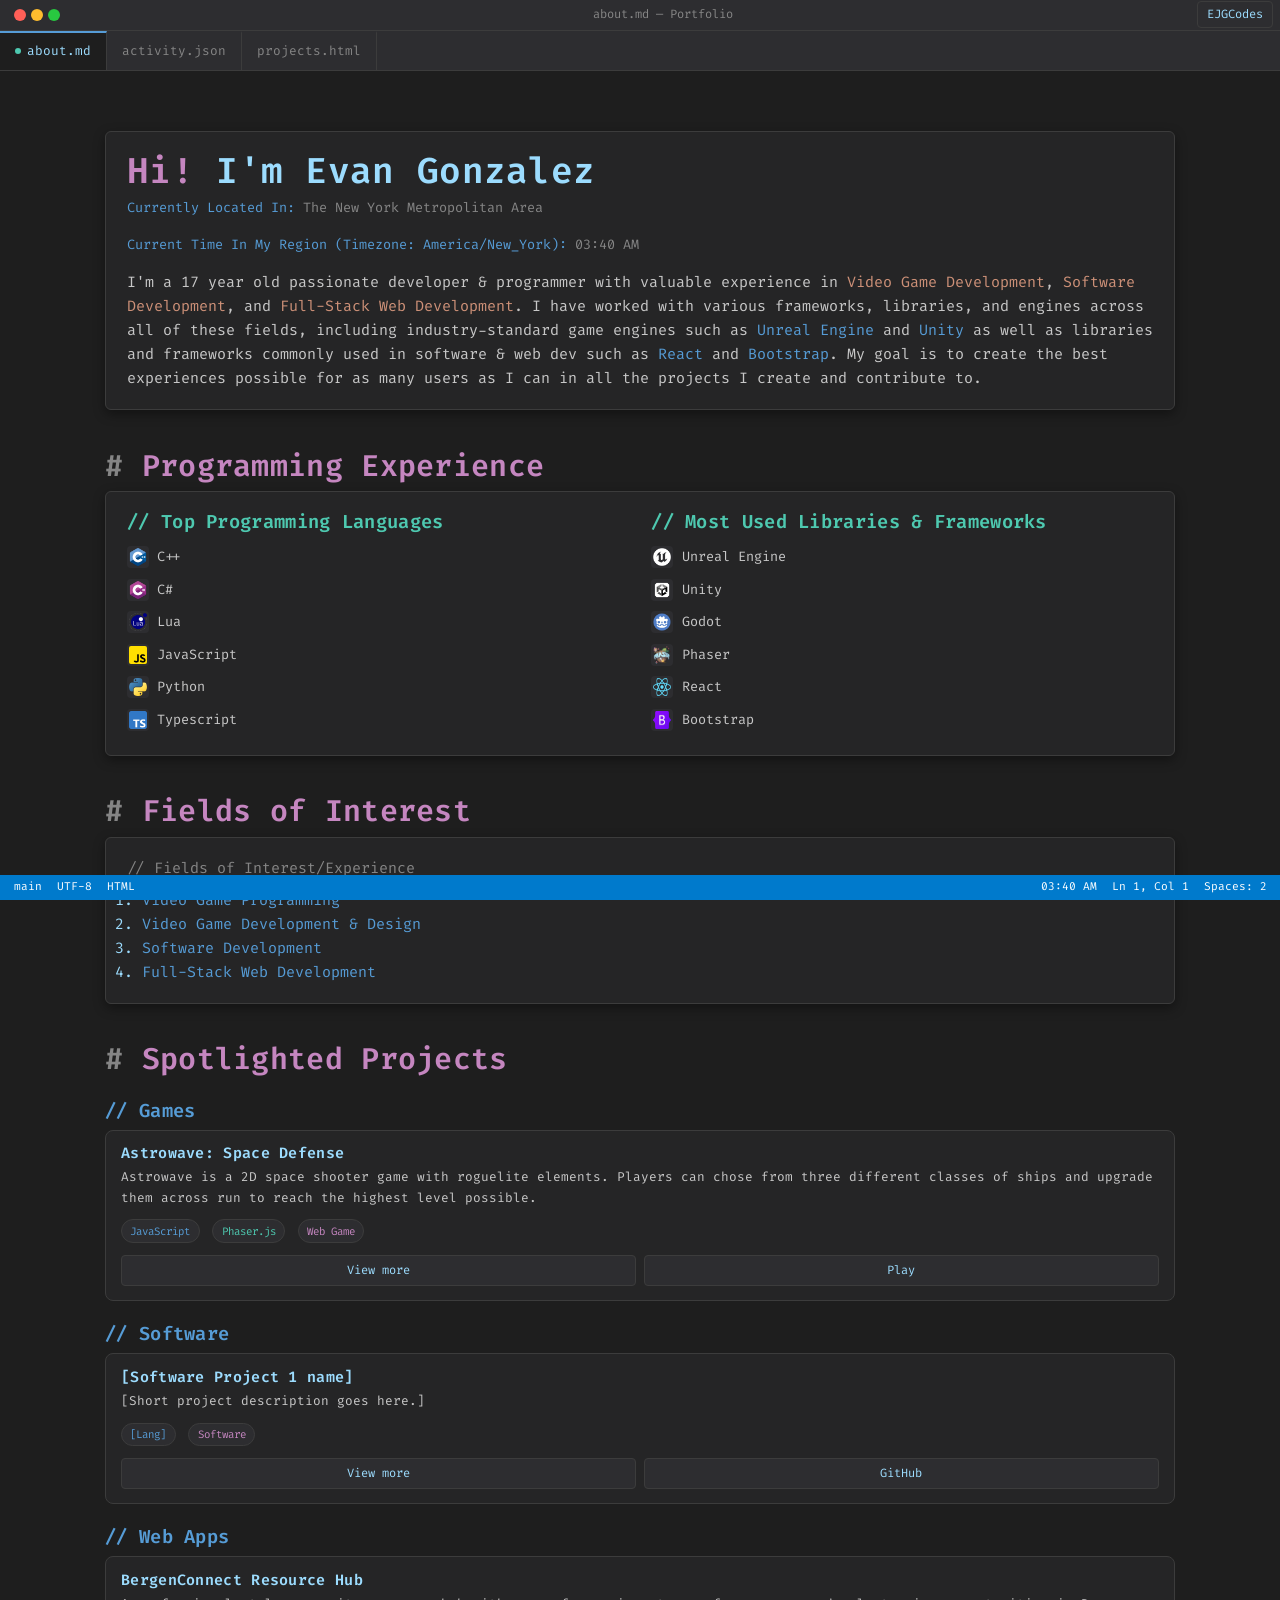
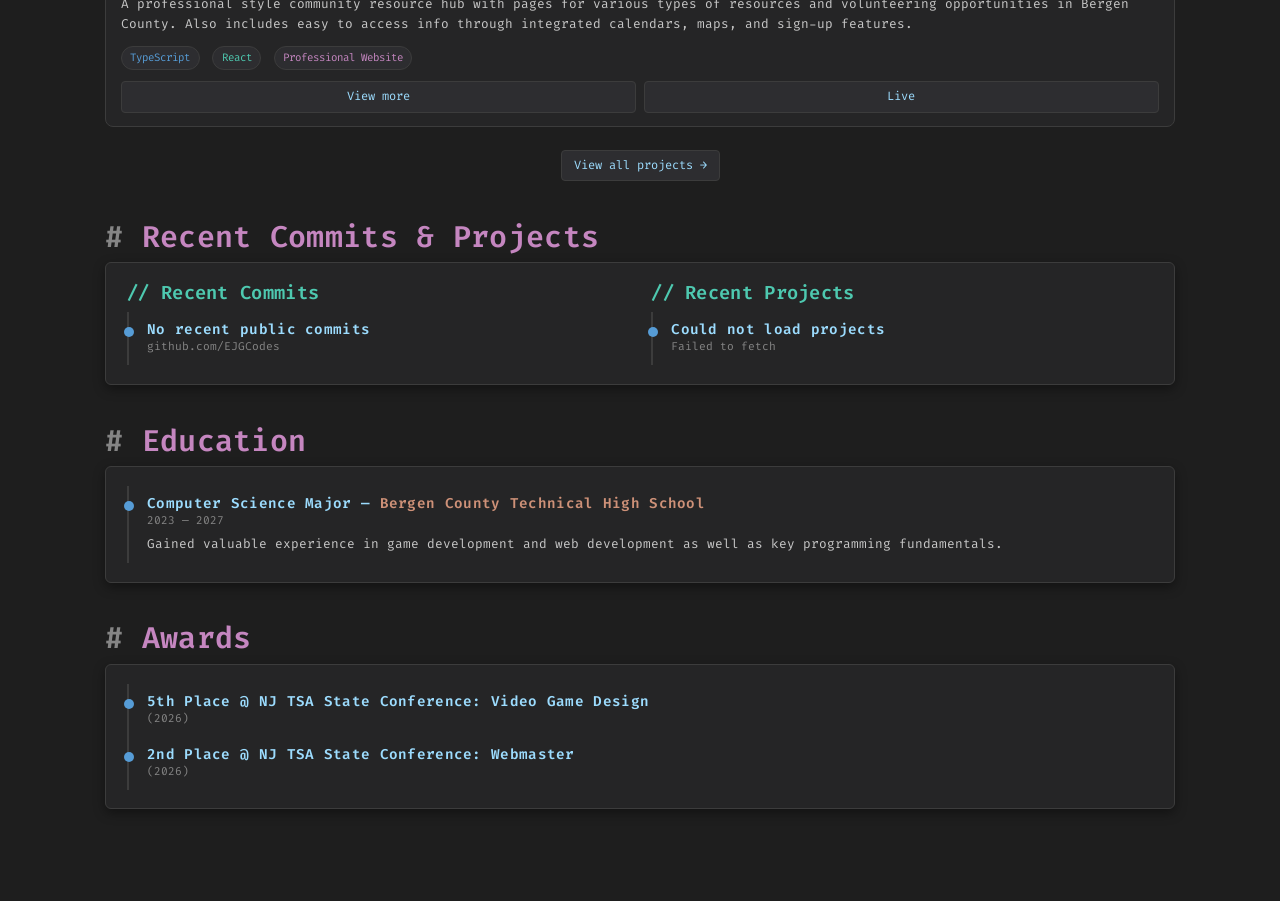
==== commit 8c22a4da: "Update Layout & Formatting" ====
--- a/index.html
+++ b/index.html
@@ -21,8 +21,8 @@
   <!-- Tabs (primary nav) -->
   <div class="tab-bar">
     <a class="tab active" href="/index.html"><span class="dot"></span>about.md</a>
-    <a class="tab" href="#skills">skills.json</a>
-    <a class="tab" href="/projects.html">projects.tsx</a>
+    <a class="tab" href="#recent">activity.json</a>
+    <a class="tab" href="/projects.html">projects.html</a>
   </div>
 
   <main class="container-app">
@@ -91,7 +91,7 @@
       </div>
     </section>
 
-    <!-- Projects (preview, will eventually show 2 per category) -->
+    <!-- Projects Preview -->
     <section id="projects" class="section">
       <h2 class="section-title">Spotlighted Projects</h2>
 
--- a/css/style.css
+++ b/css/style.css
@@ -192,7 +192,7 @@
 /* Top-right name badge */
 .name-badge {
   position: fixed;
-  top: 4px; right: 12px;
+  top: 0.05rem; right: 0.5rem;
   z-index: 1050;
   font-size: .8rem;
   color: var(--text);
@@ -325,7 +325,6 @@
   .name-badge { font-size: .7rem; }
   .tab-bar .tab { padding: .5rem .7rem; font-size: .78rem; }
   .container-app { padding: 1rem .75rem; }
-  .title-bar .title-text { display: none; }
 }
 
 @media (prefers-reduced-motion: reduce) {
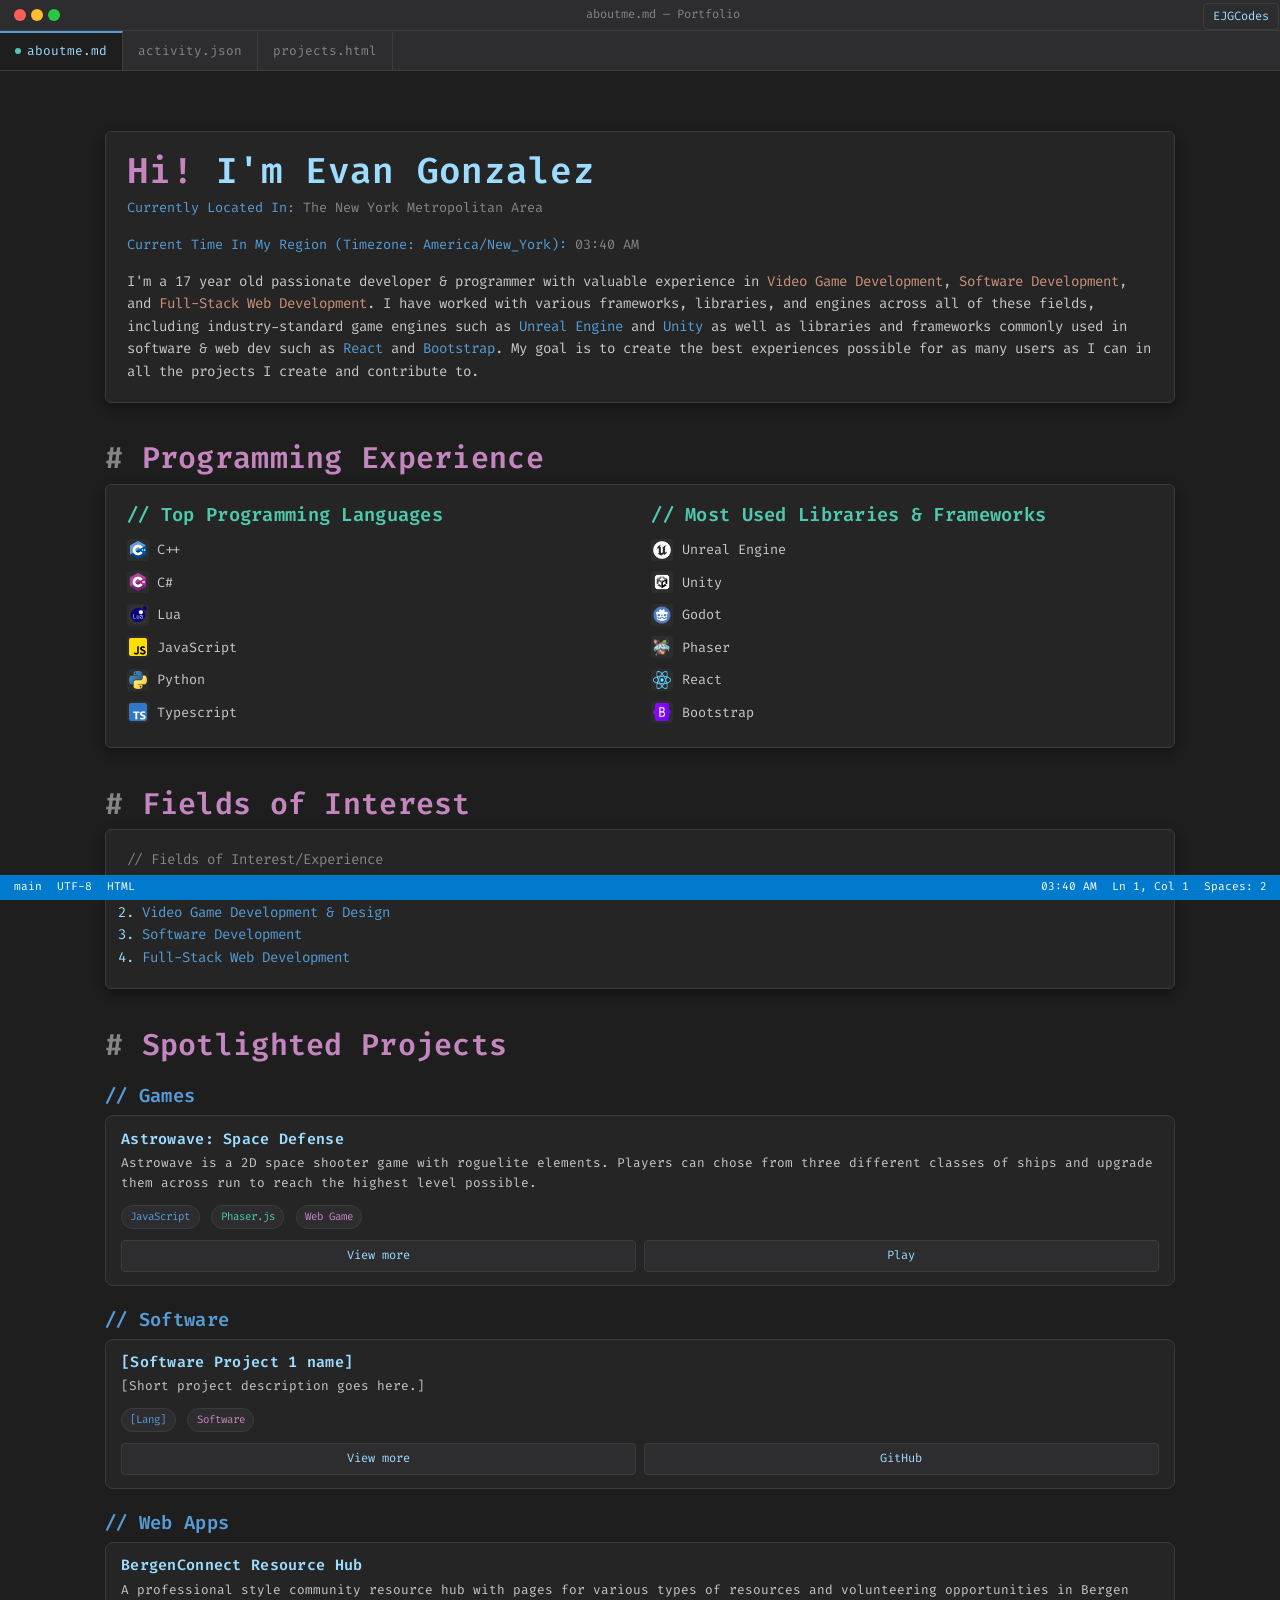
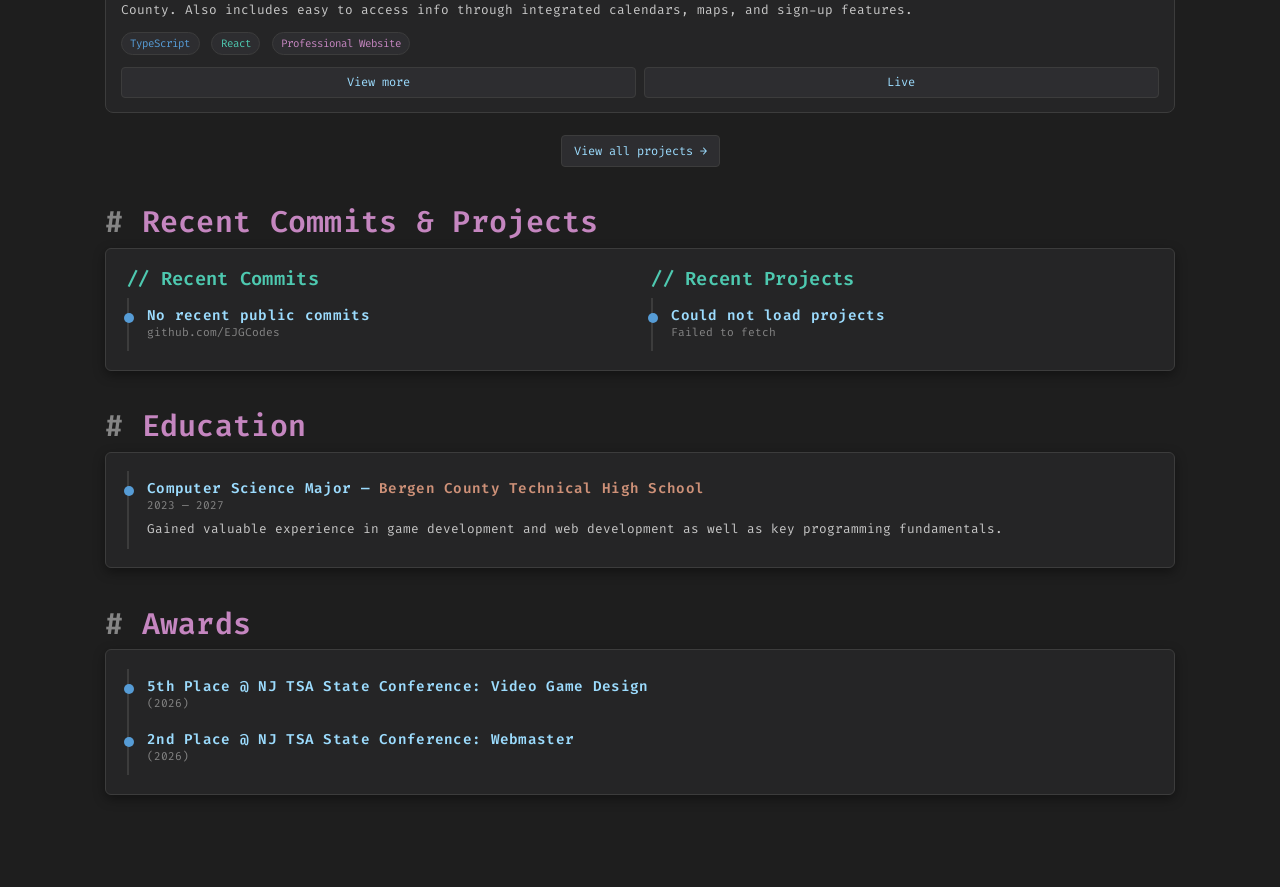
==== commit 78687d3c: "Update Responsiveness + Formatting with Resizing" ====
--- a/index.html
+++ b/index.html
@@ -15,13 +15,13 @@
   <div class="title-bar">
     <div class="traffic"><span class="r"></span><span class="y"></span><span class="g"></span></div>
     <div class="name-badge">EJGCodes</div>
-    <span class="title-text">about.md — Portfolio</span>
+    <span class="title-text">aboutme.md — Portfolio</span>
   </div>
 
   <!-- Tabs (primary nav) -->
   <div class="tab-bar">
-    <a class="tab active" href="/index.html"><span class="dot"></span>about.md</a>
-    <a class="tab" href="#recent">activity.json</a>
+    <a class="tab active" href="/index.html"><span class="dot"></span>aboutme.md</a>
+    <a class="tab" href="#activity">activity.json</a>
     <a class="tab" href="/projects.html">projects.html</a>
   </div>
 
@@ -157,7 +157,7 @@
     </section>
 
     <!-- Recent -->
-    <section id="recent" class="section">
+    <section id="activity" class="section">
       <h2 class="section-title">Recent Commits &amp; Projects</h2>
       <div class="panel">
         <div class="row g-4">
--- a/css/style.css
+++ b/css/style.css
@@ -45,7 +45,7 @@
   background: var(--bg);
   color: var(--text);
   font-family: 'Fira Code', 'Cascadia Code', Menlo, Consolas, 'Courier New', monospace;
-  font-size: 15px;
+  font-size: 0.938rem;
   line-height: 1.6;
   margin: 0;
   scroll-behavior: smooth;
@@ -59,7 +59,7 @@
 h1, h2, h3, h4, h5 {
   color: var(--text);
   font-weight: 600;
-  letter-spacing: .3px;
+  letter-spacing: 0.019rem;
 }
 h2::before { content: "// "; color: var(--text-dim); }
 .section-title { color: var(--keyword); }
@@ -72,7 +72,7 @@
 .text-string  { color: var(--accent-3) !important; }
 .text-keyword { color: var(--keyword) !important; }
 
-/* ---------- VSCode shell ---------- */
+/* ---------- VSCode Shell ---------- */
 .title-bar {
   position: sticky;
   top: 0;
@@ -192,7 +192,7 @@
 /* Top-right name badge */
 .name-badge {
   position: fixed;
-  top: 0.05rem; right: 0.5rem;
+  top: 0.175rem; right: 0.1rem;
   z-index: 1050;
   font-size: .8rem;
   color: var(--text);
@@ -203,7 +203,7 @@
   transition: background .3s ease, border-color .3s ease, color .3s ease;
 }
 
-/* ---------- Social buttons ---------- */
+/* ---------- Social Media Buttons ---------- */
 .social-row { display: flex; flex-wrap: wrap; gap: .6rem; }
 .social-btn {
   display: inline-flex; align-items: center; gap: .5rem;
@@ -249,7 +249,7 @@
 .tag.lang { color: var(--accent); }
 .tag.type { color: var(--keyword); }
 
-/* ---------- Project cards ---------- */
+/* ---------- Project Cards ---------- */
 .project-grid { display: grid; gap: 1.1rem; grid-template-columns: repeat(auto-fit, minmax(280px, 1fr)); }
 .project-card {
   background: var(--bg-elev);
@@ -319,9 +319,9 @@
 .timeline .meta { font-size: .75rem; color: var(--text-dim); }
 .timeline p { margin: .25rem 0 0; color: var(--text-muted); font-size: .85rem; }
 
-/* ---------- Responsive ---------- */
+/* ---------- Responsiveness/Resizing ---------- */
 @media (max-width: 600px) {
-  html, body { font-size: 14px; }
+  html, body { font-size: 0.875rem; }
   .name-badge { font-size: .7rem; }
   .tab-bar .tab { padding: .5rem .7rem; font-size: .78rem; }
   .container-app { padding: 1rem .75rem; }
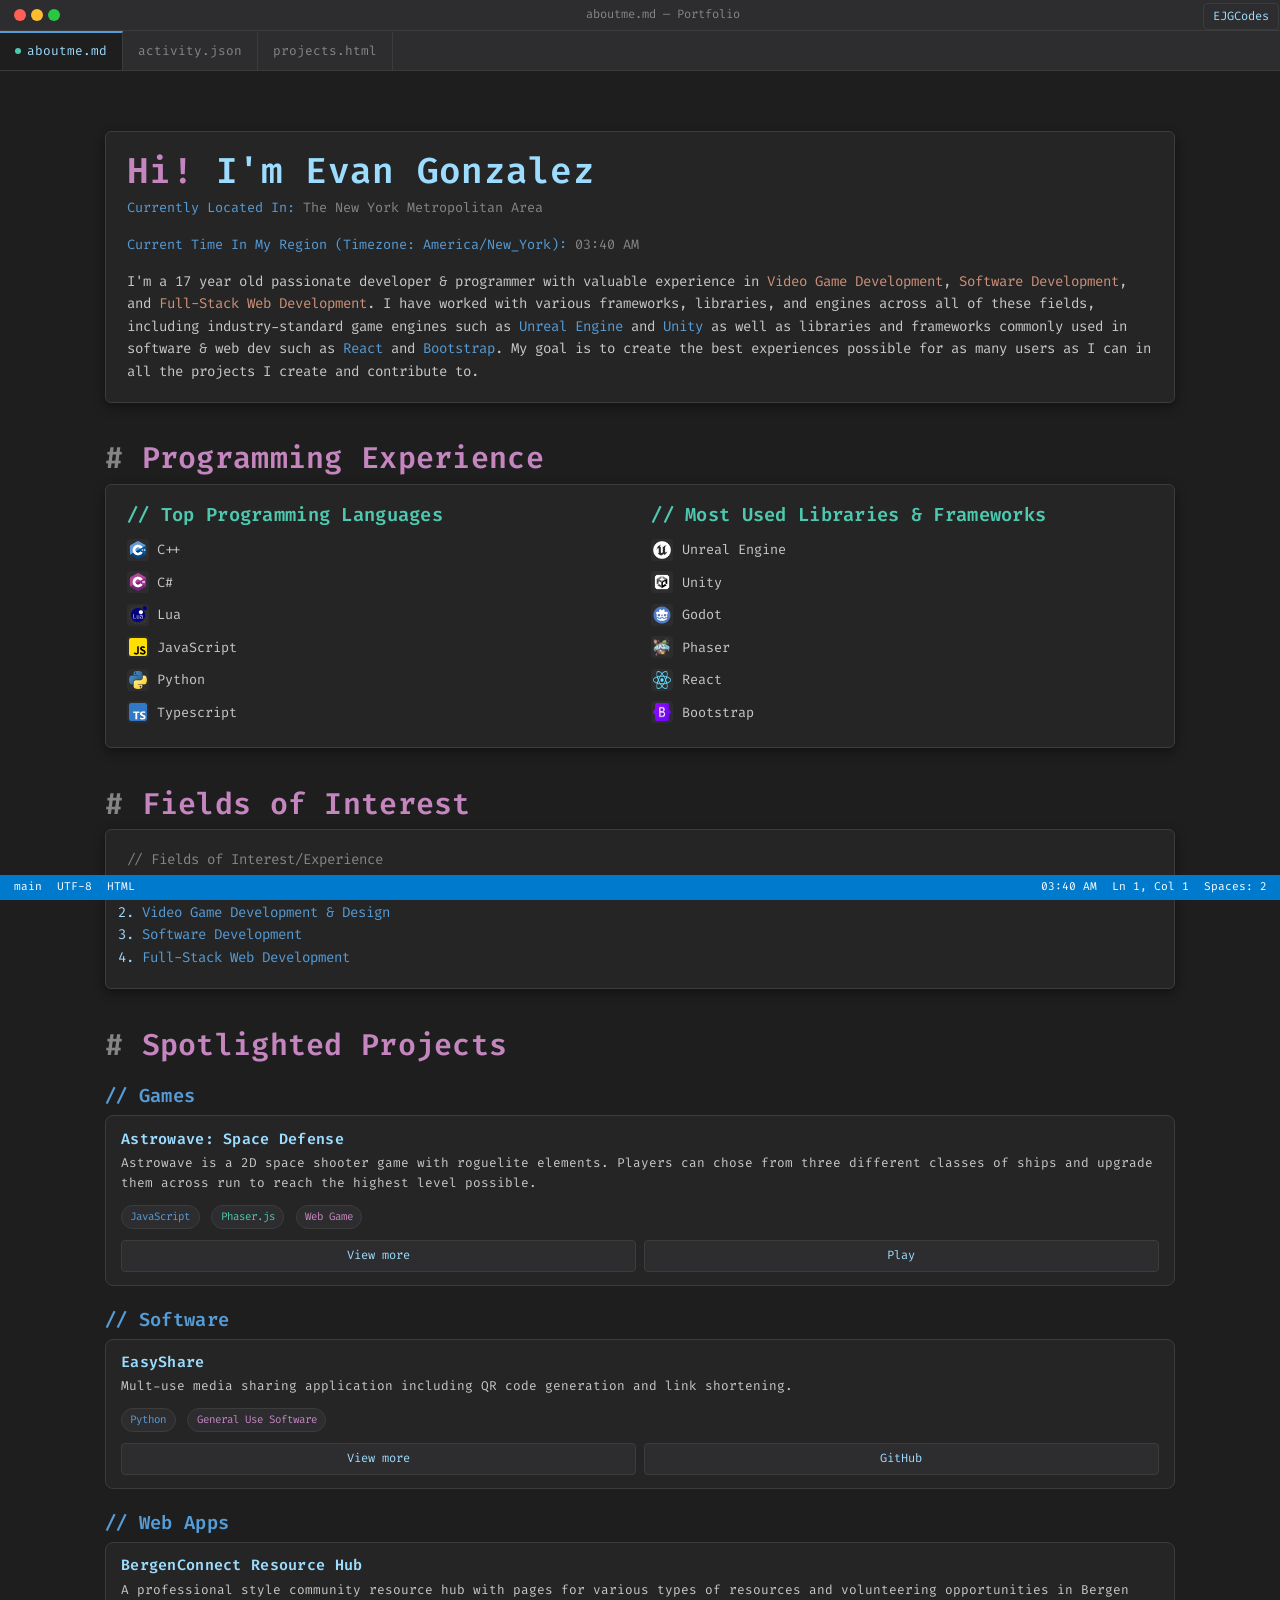
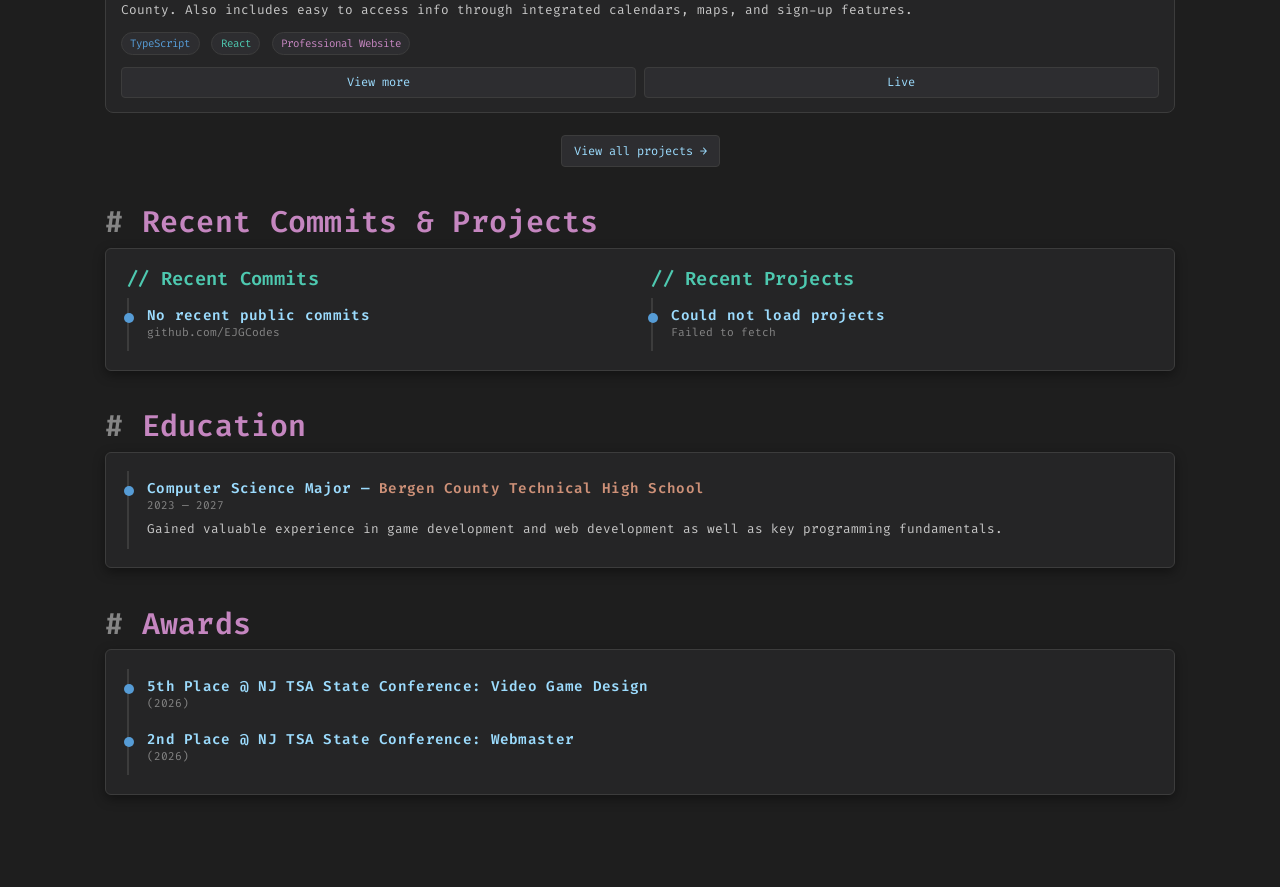
==== commit 8b31eb58: "Add EasyShare to Main Page" ====
--- a/index.html
+++ b/index.html
@@ -118,11 +118,11 @@
       <div class="project-grid">
         <article class="project-card">
           <div class="body">
-            <h4>[Software Project 1 name]</h4>
-            <p>[Short project description goes here.]</p>
+            <h4>EasyShare</h4>
+            <p>Mult-use media sharing application including QR code generation and link shortening.</p>
             <div>
-              <span class="tag lang">[Lang]</span>
-              <span class="tag type">Software</span>
+              <span class="tag lang">Python</span>
+              <span class="tag type">General Use Software</span>
             </div>
             <div class="links">
               <a class="btn-vs" href="/projects/software/project.html" target="_blank" rel="noopener">View more</a>
